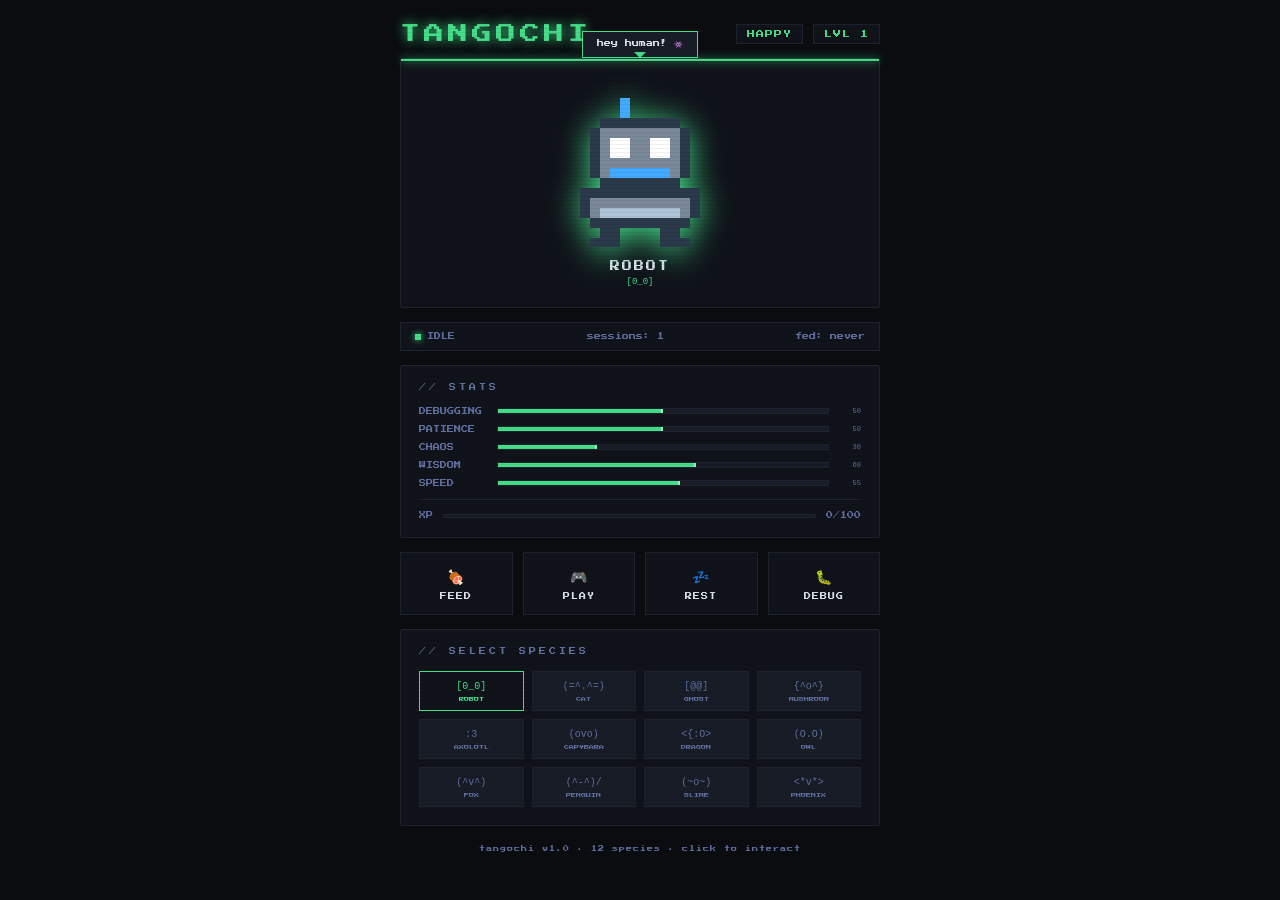
==== index.html @ d913f257 "Implement code changes to enhance functionality and improve performance" ====
<!DOCTYPE html>
<html lang="en">
<head>
<meta charset="UTF-8">
<meta name="viewport" content="width=device-width, initial-scale=1.0">
<title>TANGOCHI</title>
<link href="https://fonts.googleapis.com/css2?family=Press+Start+2P&display=swap" rel="stylesheet">
<style>
  *, *::before, *::after { box-sizing: border-box; margin: 0; padding: 0; }

  :root {
    --bg:      #0a0c10;
    --bg2:     #10131a;
    --bg3:     #181c26;
    --border:  #1e2330;
    --text:    #dde2ee;
    --text2:   #6070a0;
    --accent:  #44dd88;
    --accent2: #22aa55;
    --px: 'Press Start 2P', monospace;
    --glow: 0 0 12px var(--accent);
    --transition: 0.3s ease;
  }

  /* Mood themes */
  .mood-happy      { --accent:#44dd88; --accent2:#22aa55; }
  .mood-excited    { --accent:#ffcc00; --accent2:#cc8800; }
  .mood-focused    { --accent:#44aaff; --accent2:#2277dd; }
  .mood-sad        { --accent:#9966dd; --accent2:#663baa; }
  .mood-sleeping   { --accent:#558898; --accent2:#335566; }
  .mood-celebrating{ --accent:#ff55cc; --accent2:#cc22aa; }
  .mood-angry      { --accent:#ff4444; --accent2:#cc1111; }

  body {
    background: var(--bg);
    color: var(--text);
    font-family: var(--px);
    min-height: 100vh;
    display: flex;
    flex-direction: column;
    align-items: center;
    padding: 24px 16px;
    overflow-x: hidden;
  }

  /* Scanlines */
  body::before {
    content: '';
    position: fixed;
    inset: 0;
    background: repeating-linear-gradient(
      0deg, transparent, transparent 3px,
      rgba(0,0,0,0.06) 3px, rgba(0,0,0,0.06) 4px
    );
    pointer-events: none;
    z-index: 100;
  }

  #app {
    width: 100%;
    max-width: 480px;
    display: flex;
    flex-direction: column;
    gap: 14px;
  }

  /* ── HEADER ── */
  .header {
    display: flex;
    align-items: center;
    justify-content: space-between;
  }

  .logo {
    font-size: 20px;
    letter-spacing: 4px;
    color: var(--accent);
    text-shadow: var(--glow);
    transition: color var(--transition), text-shadow var(--transition);
  }

  .header-right {
    display: flex;
    align-items: center;
    gap: 10px;
  }

  .badge {
    background: var(--bg2);
    border: 1px solid var(--border);
    font-size: 8px;
    color: var(--accent);
    padding: 5px 10px;
    letter-spacing: 1px;
    transition: color var(--transition), border-color var(--transition);
  }

  /* ── PET CARD ── */
  .pet-card {
    background: var(--bg2);
    border: 1px solid var(--border);
    border-radius: 2px;
    padding: 28px 20px 20px;
    display: flex;
    flex-direction: column;
    align-items: center;
    gap: 14px;
    position: relative;
    cursor: pointer;
    user-select: none;
    transition: border-color 0.3s;
  }

  .pet-card:hover { border-color: var(--accent); }

  .status-bar {
    position: absolute;
    top: 0; left: 0; right: 0;
    height: 2px;
    background: var(--accent);
    box-shadow: 0 0 8px var(--accent);
    transition: background var(--transition), box-shadow var(--transition);
  }

  .pet-viewport {
    position: relative;
    display: flex;
    flex-direction: column;
    align-items: center;
    gap: 10px;
  }

  #petCanvas {
    image-rendering: pixelated;
    image-rendering: crisp-edges;
    display: block;
    filter: drop-shadow(0 4px 16px var(--accent));
    transition: filter var(--transition);
  }

  .speech-bubble {
    position: absolute;
    top: -56px;
    left: 50%;
    transform: translateX(-50%);
    background: var(--bg3);
    border: 1px solid var(--accent);
    padding: 8px 14px;
    font-size: 7px;
    color: var(--text);
    white-space: nowrap;
    pointer-events: none;
    opacity: 0;
    transition: opacity 0.2s, border-color var(--transition);
    z-index: 10;
  }

  .speech-bubble.show { opacity: 1; }

  .speech-bubble::after {
    content: '';
    position: absolute;
    bottom: -7px;
    left: 50%;
    transform: translateX(-50%);
    border: 6px solid transparent;
    border-top-color: var(--accent);
    transition: border-top-color var(--transition);
  }

  .pet-info {
    text-align: center;
    display: flex;
    flex-direction: column;
    gap: 6px;
  }

  .species-name {
    font-size: 10px;
    color: var(--text);
    letter-spacing: 2px;
  }

  .species-emoji {
    font-size: 9px;
    color: var(--accent);
    font-family: 'Courier New', monospace;
    transition: color var(--transition);
  }

  .mood-badge {
    display: inline-block;
    background: var(--accent);
    color: #000;
    font-size: 7px;
    padding: 4px 10px;
    letter-spacing: 1px;
    transition: background var(--transition);
  }

  /* ── STATUS ROW ── */
  .status-row {
    display: flex;
    align-items: center;
    justify-content: space-between;
    background: var(--bg2);
    border: 1px solid var(--border);
    padding: 10px 14px;
    font-size: 7px;
    color: var(--text2);
    gap: 8px;
  }

  .status-item {
    display: flex;
    align-items: center;
    gap: 6px;
  }

  .status-dot {
    width: 6px;
    height: 6px;
    background: var(--accent);
    box-shadow: 0 0 6px var(--accent);
    transition: background var(--transition), box-shadow var(--transition);
    animation: pulse 2s infinite;
  }

  @keyframes pulse {
    0%, 100% { opacity: 1; }
    50%       { opacity: 0.4; }
  }

  /* ── STATS ── */
  .card {
    background: var(--bg2);
    border: 1px solid var(--border);
    border-radius: 2px;
    padding: 18px;
  }

  .card-title {
    font-size: 7px;
    color: var(--text2);
    letter-spacing: 3px;
    margin-bottom: 16px;
  }

  .stat-row {
    display: flex;
    align-items: center;
    gap: 10px;
    margin-bottom: 10px;
  }

  .stat-row:last-child { margin-bottom: 0; }

  .stat-label {
    font-size: 7px;
    color: var(--text2);
    width: 68px;
    flex-shrink: 0;
  }

  .stat-track {
    flex: 1;
    height: 6px;
    background: var(--bg3);
    border: 1px solid var(--border);
    overflow: hidden;
    position: relative;
  }

  .stat-fill {
    height: 100%;
    background: var(--accent);
    transition: width 0.6s ease, background var(--transition);
    position: relative;
  }

  .stat-fill::after {
    content: '';
    position: absolute;
    right: 0; top: 0;
    width: 2px; height: 100%;
    background: rgba(255,255,255,0.5);
  }

  .stat-num {
    font-size: 7px;
    color: var(--text2);
    width: 22px;
    text-align: right;
    flex-shrink: 0;
    font-family: 'Courier New', monospace;
  }

  /* ── XP BAR ── */
  .xp-row {
    display: flex;
    align-items: center;
    gap: 10px;
    margin-top: 12px;
    padding-top: 12px;
    border-top: 1px solid var(--border);
  }

  .xp-label { font-size: 7px; color: var(--text2); }

  .xp-track {
    flex: 1;
    height: 4px;
    background: var(--bg3);
    border: 1px solid var(--border);
    overflow: hidden;
  }

  .xp-fill {
    height: 100%;
    background: var(--accent);
    transition: width 0.8s ease, background var(--transition);
    box-shadow: 0 0 6px var(--accent);
  }

  /* ── ACTIONS ── */
  .actions {
    display: flex;
    gap: 10px;
  }

  .btn {
    flex: 1;
    background: var(--bg2);
    border: 1px solid var(--border);
    color: var(--text);
    font-family: var(--px);
    font-size: 7px;
    padding: 13px 6px;
    cursor: pointer;
    transition: all 0.15s;
    display: flex;
    flex-direction: column;
    align-items: center;
    gap: 6px;
    line-height: 1.4;
    letter-spacing: 1px;
  }

  .btn-icon { font-size: 14px; }

  .btn:hover {
    border-color: var(--accent);
    color: var(--accent);
    background: var(--bg3);
    box-shadow: inset 0 0 16px rgba(68,221,136,0.06);
  }

  .btn:active { transform: translateY(1px); }

  .btn.active {
    border-color: var(--accent);
    color: var(--accent);
    background: var(--bg3);
  }

  /* ── SPECIES SELECTOR ── */
  .species-grid {
    display: grid;
    grid-template-columns: repeat(4, 1fr);
    gap: 8px;
  }

  .sp-btn {
    background: var(--bg3);
    border: 1px solid var(--border);
    padding: 10px 4px 8px;
    cursor: pointer;
    text-align: center;
    transition: all 0.15s;
    display: flex;
    flex-direction: column;
    align-items: center;
    gap: 5px;
  }

  .sp-emoji {
    font-size: 10px;
    font-family: 'Courier New', monospace;
    color: var(--text2);
    line-height: 1;
  }

  .sp-name {
    font-family: var(--px);
    font-size: 5px;
    color: var(--text2);
    letter-spacing: 0;
  }

  .sp-btn:hover, .sp-btn.active {
    border-color: var(--accent);
    background: var(--bg2);
  }

  .sp-btn.active .sp-emoji,
  .sp-btn.active .sp-name { color: var(--accent); }

  /* ── FOOTER ── */
  .footer {
    font-size: 6px;
    color: var(--text2);
    text-align: center;
    padding: 6px;
    letter-spacing: 1px;
  }

  /* ── TOAST ── */
  #toast {
    position: fixed;
    bottom: 24px;
    left: 50%;
    transform: translateX(-50%) translateY(60px);
    background: var(--bg3);
    border: 1px solid var(--accent);
    color: var(--accent);
    font-size: 7px;
    padding: 10px 20px;
    letter-spacing: 1px;
    transition: transform 0.3s ease, opacity 0.3s;
    opacity: 0;
    pointer-events: none;
    z-index: 200;
    white-space: nowrap;
  }

  #toast.show {
    transform: translateX(-50%) translateY(0);
    opacity: 1;
  }
</style>
</head>
<body class="mood-happy">

<div id="app">
  <div class="header">
    <div class="logo">TANGOCHI</div>
    <div class="header-right">
      <div class="badge" id="moodBadge">HAPPY</div>
      <div class="badge" id="levelBadge">LVL 1</div>
    </div>
  </div>

  <div class="pet-card" id="petCard" onclick="petClick()">
    <div class="status-bar"></div>
    <div class="pet-viewport">
      <div class="speech-bubble" id="speechBubble">...</div>
      <canvas id="petCanvas" width="160" height="160"></canvas>
    </div>
    <div class="pet-info">
      <div class="species-name" id="speciesName">ROBOT</div>
      <div class="species-emoji" id="speciesEmoji">[0_0]</div>
    </div>
  </div>

  <div class="status-row">
    <div class="status-item">
      <div class="status-dot"></div>
      <span id="statusText">IDLE</span>
    </div>
    <span id="sessionInfo">sessions: 0</span>
    <span id="lastFed">last fed: never</span>
  </div>

  <div class="card">
    <div class="card-title">// STATS</div>
    <div class="stat-row">
      <div class="stat-label">DEBUGGING</div>
      <div class="stat-track"><div class="stat-fill" id="sf-debugging"></div></div>
      <div class="stat-num" id="sv-debugging">50</div>
    </div>
    <div class="stat-row">
      <div class="stat-label">PATIENCE</div>
      <div class="stat-track"><div class="stat-fill" id="sf-patience"></div></div>
      <div class="stat-num" id="sv-patience">50</div>
    </div>
    <div class="stat-row">
      <div class="stat-label">CHAOS</div>
      <div class="stat-track"><div class="stat-fill" id="sf-chaos"></div></div>
      <div class="stat-num" id="sv-chaos">50</div>
    </div>
    <div class="stat-row">
      <div class="stat-label">WISDOM</div>
      <div class="stat-track"><div class="stat-fill" id="sf-wisdom"></div></div>
      <div class="stat-num" id="sv-wisdom">50</div>
    </div>
    <div class="stat-row">
      <div class="stat-label">SPEED</div>
      <div class="stat-track"><div class="stat-fill" id="sf-speed"></div></div>
      <div class="stat-num" id="sv-speed">50</div>
    </div>
    <div class="xp-row">
      <div class="xp-label">XP</div>
      <div class="xp-track"><div class="xp-fill" id="xpFill"></div></div>
      <div class="xp-label" id="xpLabel">0/100</div>
    </div>
  </div>

  <div class="actions">
    <button class="btn" onclick="doFeed()">
      <span class="btn-icon">🍖</span>FEED
    </button>
    <button class="btn" onclick="doPlay()">
      <span class="btn-icon">🎮</span>PLAY
    </button>
    <button class="btn" onclick="doRest()">
      <span class="btn-icon">💤</span>REST
    </button>
    <button class="btn" onclick="doDebug()">
      <span class="btn-icon">🐛</span>DEBUG
    </button>
  </div>

  <div class="card">
    <div class="card-title">// SELECT SPECIES</div>
    <div class="species-grid" id="speciesGrid"></div>
  </div>

  <div class="footer" id="footerInfo">tangochi v1.0 — click your pet to interact</div>
</div>

<div id="toast"></div>

<script>
// ═══════════════════════════════════════════════════════════
// PIXEL SPRITE DEFINITIONS  (16×16 grids, 10px per pixel)
// Values: 0=transparent, 1=body, 2=light, 3=accent, 4=dark, 5=white
// ═══════════════════════════════════════════════════════════

const SPECIES = {

  robot: {
    name:'ROBOT', emoji:'[0_0]', personality:'Precise, loves tests',
    colors:['','#7a8899','#b0c4d8','#44aaff','#2a3a4a','#ffffff'],
    frames:[
      // Frame 0 – normal
      [0,0,0,0,0,0,0,0,0,0,0,0,0,0,0,0,
       0,0,0,0,0,0,3,0,0,0,0,0,0,0,0,0,
       0,0,0,0,0,0,3,0,0,0,0,0,0,0,0,0,
       0,0,0,0,4,4,4,4,4,4,4,4,0,0,0,0,
       0,0,0,4,1,1,1,1,1,1,1,1,4,0,0,0,
       0,0,0,4,1,5,5,1,1,5,5,1,4,0,0,0,
       0,0,0,4,1,5,5,1,1,5,5,1,4,0,0,0,
       0,0,0,4,1,1,1,1,1,1,1,1,4,0,0,0,
       0,0,0,4,1,3,3,3,3,3,3,1,4,0,0,0,
       0,0,0,0,4,4,4,4,4,4,4,4,0,0,0,0,
       0,0,4,4,4,4,4,4,4,4,4,4,4,4,0,0,
       0,0,4,1,1,1,1,1,1,1,1,1,1,4,0,0,
       0,0,4,1,2,2,2,2,2,2,2,2,1,4,0,0,
       0,0,0,4,4,4,4,4,4,4,4,4,4,0,0,0,
       0,0,0,0,4,4,0,0,0,0,4,4,0,0,0,0,
       0,0,0,4,4,4,0,0,0,0,4,4,4,0,0,0],
      // Frame 1 – blink (eyes different)
      [0,0,0,0,0,0,0,0,0,0,0,0,0,0,0,0,
       0,0,0,0,0,0,3,0,0,0,0,0,0,0,0,0,
       0,0,0,0,0,0,3,0,0,0,0,0,0,0,0,0,
       0,0,0,0,4,4,4,4,4,4,4,4,0,0,0,0,
       0,0,0,4,1,1,1,1,1,1,1,1,4,0,0,0,
       0,0,0,4,1,1,1,1,1,1,1,1,4,0,0,0,
       0,0,0,4,1,4,4,1,1,4,4,1,4,0,0,0,
       0,0,0,4,1,1,1,1,1,1,1,1,4,0,0,0,
       0,0,0,4,1,3,3,3,3,3,3,1,4,0,0,0,
       0,0,0,0,4,4,4,4,4,4,4,4,0,0,0,0,
       0,0,4,4,4,4,4,4,4,4,4,4,4,4,0,0,
       0,0,4,1,1,1,1,1,1,1,1,1,1,4,0,0,
       0,0,4,1,2,2,2,2,2,2,2,2,1,4,0,0,
       0,0,0,4,4,4,4,4,4,4,4,4,4,0,0,0,
       0,0,0,0,4,4,0,0,0,0,4,4,0,0,0,0,
       0,0,0,4,4,4,0,0,0,0,4,4,4,0,0,0]
    ]
  },

  cat: {
    name:'CAT', emoji:'(=^.^=)', personality:'Independent, ignores bad code',
    colors:['','#f5a050','#ffd090','#c85820','#6a3000','#ffffff'],
    frames:[
      [0,0,4,4,0,0,0,0,0,0,4,4,0,0,0,0,
       0,0,4,1,4,0,0,0,0,4,1,4,0,0,0,0,
       0,0,4,1,1,4,0,0,4,1,1,4,0,0,0,0,
       0,0,0,4,1,1,4,4,1,1,4,0,0,0,0,0,
       0,0,0,4,1,1,1,1,1,1,4,0,0,0,0,0,
       0,0,0,4,5,5,1,1,5,5,4,0,0,0,0,0,
       0,0,0,4,3,3,1,1,3,3,4,0,0,0,0,0,
       0,0,0,4,1,1,3,1,1,1,4,0,0,0,0,0,
       0,0,0,4,1,4,1,1,4,1,4,0,0,0,0,0,
       0,0,0,0,4,1,1,1,1,4,0,0,0,0,0,0,
       0,0,0,4,1,1,1,1,1,1,4,0,0,0,0,0,
       0,0,0,4,1,2,2,2,2,1,4,0,0,0,0,0,
       0,0,0,4,1,2,2,2,2,1,4,0,0,0,0,0,
       0,0,0,0,4,1,1,1,1,4,0,0,0,0,0,0,
       0,0,0,4,1,0,0,0,0,1,4,0,0,0,0,0,
       0,0,0,4,4,0,0,0,0,4,4,0,0,0,0,0],
      [0,0,4,4,0,0,0,0,0,0,4,4,0,0,0,0,
       0,0,4,1,4,0,0,0,0,4,1,4,0,0,0,0,
       0,0,4,1,1,4,0,0,4,1,1,4,0,0,0,0,
       0,0,0,4,1,1,4,4,1,1,4,0,0,0,0,0,
       0,0,0,4,1,1,1,1,1,1,4,0,0,0,0,0,
       0,0,0,4,1,1,1,1,1,1,4,0,0,0,0,0,
       0,0,0,4,4,4,1,1,4,4,4,0,0,0,0,0,
       0,0,0,4,1,1,3,1,1,1,4,0,0,0,0,0,
       0,0,0,4,1,4,1,1,4,1,4,0,0,0,0,0,
       0,0,0,0,4,1,1,1,1,4,0,0,0,0,0,0,
       0,0,0,4,1,1,1,1,1,1,4,0,0,0,0,0,
       0,0,0,4,1,2,2,2,2,1,4,0,0,0,0,0,
       0,0,0,4,1,2,2,2,2,1,4,0,0,0,0,0,
       0,0,0,0,4,1,1,1,1,4,0,0,0,0,0,0,
       0,0,0,4,1,0,0,0,0,1,4,0,0,0,0,0,
       0,0,0,4,4,0,0,0,0,4,4,0,0,0,0,0]
    ]
  },

  ghost: {
    name:'GHOST', emoji:'[@@]', personality:'Mysterious debugger',
    colors:['','#c8d8f0','#e8f0ff','#8899cc','#445588','#ffffff'],
    frames:[
      [0,0,0,0,4,4,4,4,4,4,4,0,0,0,0,0,
       0,0,0,4,1,1,1,1,1,1,1,4,0,0,0,0,
       0,0,4,1,1,1,1,1,1,1,1,1,4,0,0,0,
       0,0,4,1,1,1,1,1,1,1,1,1,4,0,0,0,
       0,0,4,1,4,4,1,1,4,4,1,1,4,0,0,0,
       0,0,4,1,4,4,1,1,4,4,1,1,4,0,0,0,
       0,0,4,1,1,1,1,1,1,1,1,1,4,0,0,0,
       0,0,4,1,1,3,3,3,3,3,1,1,4,0,0,0,
       0,0,4,1,1,1,1,1,1,1,1,1,4,0,0,0,
       0,0,4,1,1,1,1,1,1,1,1,1,4,0,0,0,
       0,0,4,1,1,1,1,1,1,1,1,1,4,0,0,0,
       0,0,4,1,1,1,1,1,1,1,1,1,4,0,0,0,
       0,0,4,1,4,1,1,1,1,1,4,1,4,0,0,0,
       0,0,0,4,1,4,1,1,1,4,1,4,0,0,0,0,
       0,0,0,0,4,1,4,1,4,1,4,0,0,0,0,0,
       0,0,0,0,0,4,4,0,4,4,0,0,0,0,0,0],
      [0,0,0,0,4,4,4,4,4,4,4,0,0,0,0,0,
       0,0,0,4,1,1,1,1,1,1,1,4,0,0,0,0,
       0,0,4,1,1,1,1,1,1,1,1,1,4,0,0,0,
       0,0,4,1,1,1,1,1,1,1,1,1,4,0,0,0,
       0,0,4,1,4,4,1,1,4,4,1,1,4,0,0,0,
       0,0,4,1,1,1,1,1,1,1,1,1,4,0,0,0,
       0,0,4,1,1,1,1,1,1,1,1,1,4,0,0,0,
       0,0,4,1,1,3,3,3,3,3,1,1,4,0,0,0,
       0,0,4,1,1,1,1,1,1,1,1,1,4,0,0,0,
       0,0,4,1,1,1,1,1,1,1,1,1,4,0,0,0,
       0,0,4,1,1,1,1,1,1,1,1,1,4,0,0,0,
       0,0,4,1,1,1,1,1,1,1,1,1,4,0,0,0,
       0,0,4,1,4,1,1,1,1,1,4,1,4,0,0,0,
       0,0,0,4,1,4,1,1,1,4,1,4,0,0,0,0,
       0,0,0,0,4,1,4,1,4,1,4,0,0,0,0,0,
       0,0,0,0,0,4,4,0,4,4,0,0,0,0,0,0]
    ]
  },

  mushroom: {
    name:'MUSHROOM', emoji:'{^o^}', personality:'Grows in dark codebases',
    colors:['','#e84040','#f88080','#ffffff','#8a2020','#fffef0'],
    frames:[
      [0,0,0,0,4,4,4,4,4,4,4,0,0,0,0,0,
       0,0,0,4,1,1,1,1,1,1,1,4,0,0,0,0,
       0,0,4,1,1,5,1,1,1,5,1,1,4,0,0,0,
       0,0,4,1,1,1,1,1,1,1,1,1,4,0,0,0,
       0,0,4,1,2,1,1,5,1,1,2,1,4,0,0,0,
       0,0,4,1,1,1,1,1,1,1,1,1,4,0,0,0,
       0,0,0,4,1,1,1,1,1,1,1,4,0,0,0,0,
       0,0,0,0,4,4,4,4,4,4,4,0,0,0,0,0,
       0,0,0,4,5,5,5,5,5,5,5,4,0,0,0,0,
       0,0,0,4,5,4,4,4,4,4,5,4,0,0,0,0,
       0,0,0,4,5,4,3,3,3,4,5,4,0,0,0,0,
       0,0,0,4,5,4,3,3,3,4,5,4,0,0,0,0,
       0,0,0,4,5,4,4,4,4,4,5,4,0,0,0,0,
       0,0,0,4,5,5,5,5,5,5,5,4,0,0,0,0,
       0,0,0,0,4,5,5,5,5,5,4,0,0,0,0,0,
       0,0,0,0,0,4,4,4,4,4,0,0,0,0,0,0],
      [0,0,0,0,4,4,4,4,4,4,4,0,0,0,0,0,
       0,0,0,4,1,1,1,1,1,1,1,4,0,0,0,0,
       0,0,4,1,1,5,1,1,1,5,1,1,4,0,0,0,
       0,0,4,1,1,1,1,1,1,1,1,1,4,0,0,0,
       0,0,4,1,2,1,1,5,1,1,2,1,4,0,0,0,
       0,0,4,1,1,1,1,1,1,1,1,1,4,0,0,0,
       0,0,0,4,1,1,1,1,1,1,1,4,0,0,0,0,
       0,0,0,0,4,4,4,4,4,4,4,0,0,0,0,0,
       0,0,0,4,5,5,5,5,5,5,5,4,0,0,0,0,
       0,0,0,4,5,4,4,4,4,4,5,4,0,0,0,0,
       0,0,0,4,5,4,3,3,3,4,5,4,0,0,0,0,
       0,0,0,4,5,4,3,3,3,4,5,4,0,0,0,0,
       0,0,0,4,5,4,4,4,4,4,5,4,0,0,0,0,
       0,0,0,4,5,5,5,5,5,5,5,4,0,0,0,0,
       0,0,0,4,4,5,5,5,5,5,4,4,0,0,0,0,
       0,0,0,0,0,4,4,4,4,4,0,0,0,0,0,0]
    ]
  },

  axolotl: {
    name:'AXOLOTL', emoji:':3', personality:'Calm, regenerates from errors',
    colors:['','#ff8aaa','#ffc0d0','#ff5580','#cc3366','#ffffff'],
    frames:[
      [0,0,4,0,0,0,0,0,0,0,4,0,0,0,0,0,
       0,4,1,4,0,0,0,0,0,4,1,4,0,0,0,0,
       4,1,1,4,0,0,0,0,0,4,1,1,4,0,0,0,
       0,4,4,4,4,4,4,4,4,4,4,4,0,0,0,0,
       0,0,4,1,1,1,1,1,1,1,1,4,0,0,0,0,
       0,0,4,1,5,5,1,1,5,5,1,4,0,0,0,0,
       0,0,4,1,1,1,1,1,1,1,1,4,0,0,0,0,
       0,0,4,1,1,3,3,3,3,1,1,4,0,0,0,0,
       0,0,4,1,2,2,2,2,2,2,1,4,0,0,0,0,
       0,0,4,1,2,2,2,2,2,2,1,4,0,0,0,0,
       0,0,4,1,2,2,2,2,2,2,1,4,0,0,0,0,
       0,0,4,1,1,1,1,1,1,1,1,4,0,0,0,0,
       0,0,0,4,1,1,1,1,1,1,4,0,0,0,0,0,
       0,0,0,0,4,4,4,4,4,4,0,0,0,0,0,0,
       0,0,0,4,1,0,0,0,0,1,4,0,0,0,0,0,
       0,0,0,4,4,0,0,0,0,4,4,0,0,0,0,0],
      [0,0,4,0,0,0,0,0,0,4,0,0,0,0,0,0,
       4,1,1,4,0,0,0,0,4,1,1,4,0,0,0,0,
       0,4,4,4,4,4,4,4,4,4,4,4,0,0,0,0,
       0,0,4,1,1,1,1,1,1,1,1,4,0,0,0,0,
       0,0,4,1,5,5,1,1,5,5,1,4,0,0,0,0,
       0,0,4,1,1,1,1,1,1,1,1,4,0,0,0,0,
       0,0,4,1,1,3,3,3,3,1,1,4,0,0,0,0,
       0,0,4,1,2,2,2,2,2,2,1,4,0,0,0,0,
       0,0,4,1,2,2,2,2,2,2,1,4,0,0,0,0,
       0,0,4,1,2,2,2,2,2,2,1,4,0,0,0,0,
       0,0,4,1,1,1,1,1,1,1,1,4,0,0,0,0,
       0,0,0,4,1,1,1,1,1,1,4,0,0,0,0,0,
       0,0,0,0,4,4,4,4,4,4,0,0,0,0,0,0,
       0,0,0,4,1,0,0,0,0,1,4,0,0,0,0,0,
       0,0,0,4,4,0,0,0,0,4,4,0,0,0,0,0,
       0,0,0,0,0,0,0,0,0,0,0,0,0,0,0,0]
    ]
  },

  capybara: {
    name:'CAPYBARA', emoji:'(ovo)', personality:'Chill, never panics',
    colors:['','#b8855a','#d4a87a','#7a5030','#4a3018','#ffffff'],
    frames:[
      [0,0,0,0,0,0,0,0,0,0,0,0,0,0,0,0,
       0,0,0,0,4,4,4,4,4,4,4,4,0,0,0,0,
       0,0,0,4,1,1,1,1,1,1,1,1,4,0,0,0,
       0,0,4,1,1,1,1,1,1,1,1,1,1,4,0,0,
       0,0,4,1,5,5,1,1,1,5,5,1,1,4,0,0,
       0,0,4,1,3,3,1,1,1,3,3,1,1,4,0,0,
       0,0,4,1,1,1,1,1,1,1,1,1,1,4,0,0,
       0,0,4,1,1,3,1,1,1,1,3,1,1,4,0,0,
       0,0,4,1,1,1,1,1,1,1,1,1,1,4,0,0,
       0,0,0,4,4,4,4,4,4,4,4,4,4,0,0,0,
       0,0,4,1,1,1,1,1,1,1,1,1,1,4,0,0,
       0,0,4,1,2,2,2,2,2,2,2,2,1,4,0,0,
       0,0,4,1,2,2,2,2,2,2,2,2,1,4,0,0,
       0,0,0,4,1,1,1,1,1,1,1,1,4,0,0,0,
       0,0,4,1,0,0,0,0,0,0,0,1,4,0,0,0,
       0,0,4,4,0,0,0,0,0,0,0,4,4,0,0,0],
      [0,0,0,0,0,0,0,0,0,0,0,0,0,0,0,0,
       0,0,0,0,4,4,4,4,4,4,4,4,0,0,0,0,
       0,0,0,4,1,1,1,1,1,1,1,1,4,0,0,0,
       0,0,4,1,1,1,1,1,1,1,1,1,1,4,0,0,
       0,0,4,1,5,5,1,1,1,5,5,1,1,4,0,0,
       0,0,4,1,3,3,1,1,1,3,3,1,1,4,0,0,
       0,0,4,1,1,1,1,1,1,1,1,1,1,4,0,0,
       0,0,4,1,1,3,1,1,1,1,3,1,1,4,0,0,
       0,0,4,1,1,1,1,1,1,1,1,1,1,4,0,0,
       0,0,0,4,4,4,4,4,4,4,4,4,4,0,0,0,
       0,0,4,1,1,1,1,1,1,1,1,1,1,4,0,0,
       0,0,4,1,2,2,2,2,2,2,2,2,1,4,0,0,
       0,0,4,1,2,2,2,2,2,2,2,2,1,4,0,0,
       0,0,0,4,1,1,1,1,1,1,1,1,4,0,0,0,
       0,0,0,4,1,0,0,0,0,0,1,4,0,0,0,0,
       0,0,0,4,4,0,0,0,0,0,4,4,0,0,0,0]
    ]
  },

  dragon: {
    name:'DRAGON', emoji:'<{:O>', personality:'Fierce, burns bugs',
    colors:['','#40b840','#80e080','#20e020','#183818','#f0f0e0'],
    frames:[
      [0,4,4,0,0,0,0,0,0,0,4,4,0,0,0,0,
       4,1,1,4,0,0,0,0,0,4,1,1,4,0,0,0,
       0,4,1,4,4,4,4,4,4,4,1,4,0,0,0,0,
       0,0,4,1,1,1,1,1,1,1,1,4,0,0,0,0,
       0,0,4,1,1,1,1,1,1,1,1,4,0,0,0,0,
       0,0,4,1,5,5,1,1,5,5,1,4,0,0,0,0,
       0,0,4,1,3,3,1,1,3,3,1,4,0,0,0,0,
       0,0,4,1,1,1,4,4,1,1,1,4,0,0,0,0,
       0,0,0,4,4,4,4,4,4,4,4,0,0,0,0,0,
       4,4,4,1,1,1,1,1,1,1,1,4,4,4,0,0,
       4,1,4,1,2,2,2,2,2,2,1,4,1,4,0,0,
       4,1,4,1,2,2,2,2,2,2,1,4,1,4,0,0,
       0,4,4,4,1,1,1,1,1,1,4,4,4,0,0,0,
       0,0,0,4,1,1,1,1,1,1,4,0,0,0,0,0,
       0,0,4,1,0,0,0,0,0,0,1,4,0,0,0,0,
       0,0,4,4,0,0,0,0,0,0,4,4,0,0,0,0],
      [0,4,4,0,0,0,0,0,0,0,0,4,4,0,0,0,
       4,1,1,4,0,0,0,0,0,0,4,1,1,4,0,0,
       0,4,1,4,4,4,4,4,4,4,4,1,4,0,0,0,
       0,0,4,1,1,1,1,1,1,1,1,1,4,0,0,0,
       0,0,4,1,1,1,1,1,1,1,1,1,4,0,0,0,
       0,0,4,1,5,5,1,1,1,5,5,1,4,0,0,0,
       0,0,4,1,3,3,1,1,1,3,3,1,4,0,0,0,
       0,0,4,1,1,1,4,4,4,1,1,1,4,0,0,0,
       0,0,0,4,4,4,4,4,4,4,4,4,0,0,0,0,
       4,4,4,1,1,1,1,1,1,1,1,4,4,4,0,0,
       4,1,4,1,2,2,2,2,2,2,1,4,1,4,0,0,
       4,1,4,1,2,2,2,2,2,2,1,4,1,4,0,0,
       0,4,4,4,1,1,1,1,1,1,4,4,4,0,0,0,
       0,0,0,4,1,1,1,1,1,1,4,0,0,0,0,0,
       0,0,4,1,0,0,0,0,0,0,1,4,0,0,0,0,
       0,0,4,4,0,0,0,0,0,0,4,4,0,0,0,0]
    ]
  },

  owl: {
    name:'OWL', emoji:'(O.O)', personality:'Wise, loves architecture',
    colors:['','#b87820','#e0a840','#602800','#3a1800','#fffad0'],
    frames:[
      [0,0,4,4,0,0,0,0,0,0,4,4,0,0,0,0,
       0,4,1,1,4,0,0,0,0,4,1,1,4,0,0,0,
       0,4,1,1,4,0,0,0,0,4,1,1,4,0,0,0,
       0,0,4,4,4,4,4,4,4,4,4,4,0,0,0,0,
       0,0,4,5,5,5,1,1,5,5,5,4,0,0,0,0,
       0,0,4,5,3,5,1,1,5,3,5,4,0,0,0,0,
       0,0,4,5,5,5,1,1,5,5,5,4,0,0,0,0,
       0,0,4,4,4,1,3,3,1,4,4,4,0,0,0,0,
       0,0,0,4,1,1,1,1,1,1,4,0,0,0,0,0,
       0,4,4,4,1,1,1,1,1,1,4,4,4,0,0,0,
       0,4,2,4,1,2,2,2,2,1,4,2,4,0,0,0,
       0,4,2,4,1,2,2,2,2,1,4,2,4,0,0,0,
       0,0,4,4,4,1,1,1,1,4,4,4,0,0,0,0,
       0,0,0,0,4,1,1,1,1,4,0,0,0,0,0,0,
       0,0,0,4,1,0,0,0,0,1,4,0,0,0,0,0,
       0,0,0,4,4,0,0,0,0,4,4,0,0,0,0,0],
      [0,0,4,4,0,0,0,0,0,0,4,4,0,0,0,0,
       0,4,1,1,4,0,0,0,0,4,1,1,4,0,0,0,
       0,4,1,1,4,0,0,0,0,4,1,1,4,0,0,0,
       0,0,4,4,4,4,4,4,4,4,4,4,0,0,0,0,
       0,0,4,5,5,5,1,1,5,5,5,4,0,0,0,0,
       0,0,4,5,3,5,1,1,5,3,5,4,0,0,0,0,
       0,0,4,5,5,5,1,1,5,5,5,4,0,0,0,0,
       0,0,4,4,4,1,3,3,1,4,4,4,0,0,0,0,
       0,0,0,4,1,1,1,1,1,1,4,0,0,0,0,0,
       0,4,4,4,1,1,1,1,1,1,4,4,4,0,0,0,
       4,2,2,4,1,2,2,2,2,1,4,2,2,4,0,0,
       0,4,2,4,1,2,2,2,2,1,4,2,4,0,0,0,
       0,0,4,4,4,1,1,1,1,4,4,4,0,0,0,0,
       0,0,0,0,4,1,1,1,1,4,0,0,0,0,0,0,
       0,0,0,4,1,0,0,0,0,1,4,0,0,0,0,0,
       0,0,0,4,4,0,0,0,0,4,4,0,0,0,0,0]
    ]
  },

  fox: {
    name:'FOX', emoji:'(^v^)', personality:'Clever, finds shortcuts',
    colors:['','#e86020','#f0a060','#ffffff','#601800','#ffe0c0'],
    frames:[
      [0,4,4,0,0,0,0,0,0,0,4,4,0,0,0,0,
       4,1,1,4,0,0,0,0,0,4,1,1,4,0,0,0,
       4,1,1,1,4,0,0,0,4,1,1,1,4,0,0,0,
       0,4,1,1,1,4,4,4,1,1,1,4,0,0,0,0,
       0,0,4,1,1,1,1,1,1,1,4,0,0,0,0,0,
       0,0,4,3,3,3,1,1,3,3,3,4,0,0,0,0,
       0,0,4,3,4,3,1,1,3,4,3,4,0,0,0,0,
       0,0,4,3,3,3,1,1,3,3,3,4,0,0,0,0,
       0,0,4,1,1,4,1,1,4,1,1,4,0,0,0,0,
       0,0,0,4,4,4,1,1,4,4,4,0,0,0,0,0,
       0,0,0,4,1,1,1,1,1,1,4,0,0,0,0,0,
       0,0,0,4,1,2,2,2,2,1,4,0,0,0,0,0,
       0,0,0,4,1,2,2,2,2,1,4,0,0,0,0,0,
       0,0,0,0,4,1,1,1,1,4,0,0,0,0,0,0,
       0,0,0,4,1,0,0,0,0,1,4,0,0,0,0,0,
       0,0,0,4,4,0,0,0,0,4,4,0,0,0,0,0],
      [0,4,4,0,0,0,0,0,0,0,4,4,0,0,0,0,
       4,1,1,4,0,0,0,0,0,4,1,1,4,0,0,0,
       4,1,1,1,4,0,0,0,4,1,1,1,4,0,0,0,
       0,4,1,1,1,4,4,4,1,1,1,4,0,0,0,0,
       0,0,4,1,1,1,1,1,1,1,4,0,0,0,0,0,
       0,0,4,3,3,3,1,1,3,3,3,4,0,0,0,0,
       0,0,4,3,3,3,1,1,3,3,3,4,0,0,0,0,
       0,0,4,3,4,3,1,1,3,4,3,4,0,0,0,0,
       0,0,4,1,1,4,1,1,4,1,1,4,0,0,0,0,
       0,0,0,4,4,4,1,1,4,4,4,0,0,0,0,0,
       0,0,0,4,1,1,1,1,1,1,4,0,0,0,0,0,
       0,0,0,4,1,2,2,2,2,1,4,0,0,0,0,0,
       0,0,0,4,1,2,2,2,2,1,4,0,0,0,0,0,
       0,0,0,0,4,1,1,1,1,4,0,0,0,0,0,0,
       0,0,0,4,1,0,0,0,0,1,4,0,0,0,0,0,
       0,0,0,4,4,0,0,0,0,4,4,0,0,0,0,0]
    ]
  },

  penguin: {
    name:'PENGUIN', emoji:'(^-^)/', personality:'Team player, loves swarm',
    colors:['','#1a1a28','#f0f0f0','#f0c000','#080810','#e8e8f8'],
    frames:[
      [0,0,0,0,4,4,4,4,4,4,4,0,0,0,0,0,
       0,0,0,4,1,1,1,1,1,1,1,4,0,0,0,0,
       0,0,4,1,1,1,1,1,1,1,1,1,4,0,0,0,
       0,0,4,1,1,5,5,5,5,5,1,1,4,0,0,0,
       0,0,4,1,5,5,4,1,4,5,5,1,4,0,0,0,
       0,0,4,1,5,5,4,1,4,5,5,1,4,0,0,0,
       0,0,4,1,1,5,3,3,3,5,1,1,4,0,0,0,
       0,0,4,1,1,5,5,5,5,5,1,1,4,0,0,0,
       0,0,4,1,1,1,1,1,1,1,1,1,4,0,0,0,
       0,0,0,4,1,1,1,1,1,1,1,4,0,0,0,0,
       0,0,0,4,1,2,2,2,2,2,1,4,0,0,0,0,
       0,0,0,4,1,2,2,2,2,2,1,4,0,0,0,0,
       0,0,0,4,1,2,2,2,2,2,1,4,0,0,0,0,
       0,0,0,0,4,1,1,1,1,4,0,0,0,0,0,0,
       0,0,0,3,3,0,0,0,0,3,3,0,0,0,0,0,
       0,0,0,3,3,0,0,0,0,3,3,0,0,0,0,0],
      [0,0,0,0,4,4,4,4,4,4,4,0,0,0,0,0,
       0,0,0,4,1,1,1,1,1,1,1,4,0,0,0,0,
       0,0,4,1,1,1,1,1,1,1,1,1,4,0,0,0,
       0,0,4,1,1,5,5,5,5,5,1,1,4,0,0,0,
       0,0,4,1,5,5,4,1,4,5,5,1,4,0,0,0,
       0,0,4,1,5,5,4,1,4,5,5,1,4,0,0,0,
       0,0,4,1,1,5,3,3,3,5,1,1,4,0,0,0,
       0,0,4,1,1,5,5,5,5,5,1,1,4,0,0,0,
       0,0,4,1,1,1,1,1,1,1,1,1,4,0,0,0,
       0,0,0,4,1,1,1,1,1,1,1,4,0,0,0,0,
       0,0,0,4,1,2,2,2,2,2,1,4,0,0,0,0,
       0,0,0,4,1,2,2,2,2,2,1,4,0,0,0,0,
       0,0,0,4,1,2,2,2,2,2,1,4,0,0,0,0,
       0,0,0,0,4,1,1,1,1,4,0,0,0,0,0,0,
       0,0,3,3,0,0,0,0,0,0,3,3,0,0,0,0,
       0,0,3,3,0,0,0,0,0,0,3,3,0,0,0,0]
    ]
  },

  slime: {
    name:'SLIME', emoji:'(~o~)', personality:'Adaptable, works with anything',
    colors:['','#40cc60','#80ee90','#20aa40','#104020','#c0ffd0'],
    frames:[
      [0,0,0,0,0,0,0,0,0,0,0,0,0,0,0,0,
       0,0,0,0,0,4,4,4,4,4,0,0,0,0,0,0,
       0,0,0,0,4,1,1,1,1,1,4,0,0,0,0,0,
       0,0,0,4,1,1,1,1,1,1,1,4,0,0,0,0,
       0,0,0,4,1,1,5,1,5,1,1,4,0,0,0,0,
       0,0,0,4,1,1,3,1,3,1,1,4,0,0,0,0,
       0,0,0,4,1,1,1,1,1,1,1,4,0,0,0,0,
       0,0,0,4,1,1,3,3,3,1,1,4,0,0,0,0,
       0,0,4,1,1,1,1,1,1,1,1,1,4,0,0,0,
       0,0,4,1,2,2,2,2,2,2,2,1,4,0,0,0,
       0,0,4,1,2,2,2,2,2,2,2,1,4,0,0,0,
       0,0,4,1,2,2,2,2,2,2,2,1,4,0,0,0,
       0,0,4,1,1,2,2,2,2,2,1,1,4,0,0,0,
       0,0,4,4,1,1,2,2,2,1,1,4,4,0,0,0,
       0,0,0,4,4,4,1,1,1,4,4,4,0,0,0,0,
       0,0,0,0,0,4,4,4,4,4,0,0,0,0,0,0],
      [0,0,0,0,0,0,4,4,4,0,0,0,0,0,0,0,
       0,0,0,0,0,4,1,1,1,4,0,0,0,0,0,0,
       0,0,0,0,4,1,1,1,1,1,4,0,0,0,0,0,
       0,0,0,4,1,1,1,1,1,1,1,4,0,0,0,0,
       0,0,0,4,1,1,5,1,5,1,1,4,0,0,0,0,
       0,0,0,4,1,1,3,1,3,1,1,4,0,0,0,0,
       0,0,0,4,1,1,1,1,1,1,1,4,0,0,0,0,
       0,0,0,4,1,1,3,3,3,1,1,4,0,0,0,0,
       0,0,4,1,1,1,1,1,1,1,1,1,4,0,0,0,
       0,0,4,1,2,2,2,2,2,2,2,1,4,0,0,0,
       0,0,4,1,2,2,2,2,2,2,2,1,4,0,0,0,
       0,0,4,1,2,2,2,2,2,2,2,1,4,0,0,0,
       0,0,4,1,1,2,2,2,2,2,1,1,4,0,0,0,
       0,0,4,4,1,1,2,2,2,1,1,4,4,0,0,0,
       0,0,0,4,4,4,1,1,1,4,4,4,0,0,0,0,
       0,0,0,0,0,4,4,4,4,4,0,0,0,0,0,0]
    ]
  },

  phoenix: {
    name:'PHOENIX', emoji:'<*v*>', personality:'Rises from failed builds',
    colors:['','#ff4820','#ffa030','#ffe040','#aa1808','#ffffff'],
    frames:[
      [0,4,4,0,0,0,0,0,0,0,0,4,4,0,0,0,
       4,1,1,4,0,0,0,0,0,0,4,1,1,4,0,0,
       4,1,1,4,4,4,4,4,4,4,4,1,1,4,0,0,
       4,1,2,1,1,1,1,1,1,1,1,2,1,4,0,0,
       0,4,1,1,5,5,1,1,5,5,1,1,4,0,0,0,
       0,4,1,1,3,1,1,1,1,3,1,1,4,0,0,0,
       0,4,1,1,1,1,3,3,1,1,1,1,4,0,0,0,
       0,0,4,1,1,1,1,1,1,1,1,4,0,0,0,0,
       0,0,0,4,4,1,1,1,1,4,4,0,0,0,0,0,
       0,0,0,4,2,2,1,1,2,2,4,0,0,0,0,0,
       0,0,0,4,2,2,2,2,2,2,4,0,0,0,0,0,
       0,0,0,4,2,3,3,3,3,2,4,0,0,0,0,0,
       0,0,0,4,3,3,3,3,3,3,4,0,0,0,0,0,
       0,0,0,0,4,3,3,3,3,4,0,0,0,0,0,0,
       0,0,0,0,4,3,3,3,3,4,0,0,0,0,0,0,
       0,0,0,0,0,4,4,4,4,0,0,0,0,0,0,0],
      [0,4,4,0,0,0,0,0,0,0,0,4,4,0,0,0,
       4,1,1,4,0,0,0,0,0,0,4,1,1,4,0,0,
       4,1,1,4,4,4,4,4,4,4,4,1,1,4,0,0,
       4,1,2,1,1,1,1,1,1,1,1,2,1,4,0,0,
       0,4,1,1,5,5,1,1,5,5,1,1,4,0,0,0,
       0,4,1,1,3,1,1,1,1,3,1,1,4,0,0,0,
       0,4,1,1,1,1,3,3,1,1,1,1,4,0,0,0,
       0,0,4,1,1,1,1,1,1,1,1,4,0,0,0,0,
       0,0,0,4,4,1,1,1,1,4,4,0,0,0,0,0,
       0,0,0,4,2,2,1,1,2,2,4,0,0,0,0,0,
       0,0,4,3,2,2,2,2,2,2,3,4,0,0,0,0,
       0,0,4,3,2,3,3,3,3,2,3,4,0,0,0,0,
       0,0,0,4,3,3,3,3,3,3,4,0,0,0,0,0,
       0,0,0,4,4,3,3,3,3,4,4,0,0,0,0,0,
       0,0,0,0,4,3,3,3,3,4,0,0,0,0,0,0,
       0,0,0,0,0,4,4,4,4,0,0,0,0,0,0,0]
    ]
  }
};

const SPECIES_ORDER = ['robot','cat','ghost','mushroom','axolotl','capybara','dragon','owl','fox','penguin','slime','phoenix'];

// ═══════════════════════════════════════════════════════════
// MOOD & STATE
// ═══════════════════════════════════════════════════════════

const MOODS = {
  happy:       { label:'HAPPY',       color:'#44dd88', body: '' },
  excited:     { label:'EXCITED !!',  color:'#ffcc00', body: '' },
  focused:     { label:'FOCUSED ...',  color:'#44aaff', body: '' },
  sad:         { label:'SAD :(',      color:'#9966dd', body: '' },
  sleeping:    { label:'ZZZ...',      color:'#558898', body: '' },
  celebrating: { label:'WOOHOO!',     color:'#ff55cc', body: '' },
  angry:       { label:'ANGRY >:(',   color:'#ff4444', body: '' },
};

const SPEECHES = {
  happy:       ['hello there!','feeling good!','let\'s code!','ready!','👾'],
  excited:     ['YES!!','LETS GO!!','so pumped!!','whoa!!','!!!'],
  focused:     ['...working','in the zone','deep focus','...','shhh.'],
  sad:         ['test failed :(','bug not fixed...','need help','low energy','oh no'],
  sleeping:    ['zzz...','*snore*','zZzZ','dreaming of code','zzzzz'],
  celebrating: ['WE DID IT!','SHIP IT!!','✨ ✨ ✨','LGTM!','MERGED!'],
  angry:       ['BUG FOUND!','>:(','WHY!!!','npm ERR!','REVERT!'],
};

const STAT_COLORS = {
  happy:       '#44dd88',
  excited:     '#ffcc00',
  focused:     '#44aaff',
  sad:         '#9966dd',
  sleeping:    '#558898',
  celebrating: '#ff55cc',
  angry:       '#ff4444',
};

function defaultState() {
  return {
    species:  'robot',
    level:    1,
    xp:       0,
    mood:     'happy',
    stats:    { debugging:50, patience:50, chaos:30, wisdom:60, speed:55 },
    lastFed:  null,
    sessions: 1,
    created:  Date.now(),
  };
}

let STATE = loadState();
let animFrame = 0;
let animTick  = 0;
let animSpeed = 30; // ticks per frame switch
let bounceY   = 0;
let bounceTick= 0;
let bubbleTimer = null;

function loadState() {
  try {
    const saved = localStorage.getItem('tangochi');
    if (saved) return JSON.parse(saved);
  } catch(e) {}
  return defaultState();
}

function saveState() {
  localStorage.setItem('tangochi', JSON.stringify(STATE));
}

// ═══════════════════════════════════════════════════════════
// CANVAS RENDERER
// ═══════════════════════════════════════════════════════════

const canvas = document.getElementById('petCanvas');
const ctx    = canvas.getContext('2d');
const SCALE  = 10; // 10px per pixel → 16×16 × 10 = 160×160

function drawSprite(species, frameIdx, offsetY = 0) {
  const sp = SPECIES[species];
  if (!sp) return;
  const frame  = sp.frames[frameIdx % sp.frames.length];
  const colors = sp.colors;

  ctx.clearRect(0, 0, canvas.width, canvas.height);

  for (let i = 0; i < frame.length; i++) {
    const v = frame[i];
    if (v === 0) continue;
    const px = (i % 16) * SCALE;
    const py = Math.floor(i / 16) * SCALE + offsetY;
    ctx.fillStyle = colors[v] || '#fff';
    ctx.fillRect(px, py, SCALE, SCALE);
  }

  // Sleeping: draw zzz
  if (STATE.mood === 'sleeping') {
    ctx.fillStyle = '#aabbcc';
    ctx.font = 'bold 10px monospace';
    ctx.fillText('z', 120, 20 + Math.sin(Date.now()/800)*4);
    ctx.font = 'bold 8px monospace';
    ctx.fillText('z', 132, 10 + Math.sin(Date.now()/600)*3);
    ctx.font = 'bold 6px monospace';
    ctx.fillText('z', 140, 4);
  }

  // Celebrating: sparkles
  if (STATE.mood === 'celebrating') {
    const t = Date.now();
    const sparkles = [[10,8],[145,12],[5,100],[150,90],[75,5]];
    sparkles.forEach(([x,y],i) => {
      const o = (Math.sin(t/300+i*1.2)+1)/2;
      ctx.globalAlpha = o;
      ctx.fillStyle = '#ffe040';
      ctx.fillText('✦', x, y + Math.sin(t/400+i)*3);
    });
    ctx.globalAlpha = 1;
  }
}

// ═══════════════════════════════════════════════════════════
// ANIMATION LOOP
// ═══════════════════════════════════════════════════════════

function tick() {
  animTick++;

  // Bounce speed by mood
  const speeds = { excited:10, celebrating:12, angry:8, happy:30, focused:50, sleeping:120, sad:60 };
  const spd = speeds[STATE.mood] || 30;

  bounceTick++;
  const bounceAmp = STATE.mood === 'sleeping' ? 0 : (STATE.mood === 'excited' ? 3 : 2);
  bounceY = Math.round(Math.sin(bounceTick / (spd / Math.PI)) * bounceAmp);

  // Frame switch
  if (animTick % spd === 0) {
    animFrame = (animFrame + 1) % 2;
  }

  drawSprite(STATE.species, animFrame, bounceY);
  requestAnimationFrame(tick);
}

// ═══════════════════════════════════════════════════════════
// MOOD CALCULATION
// ═══════════════════════════════════════════════════════════

function recalcMood() {
  const s = STATE.stats;
  const avg = (s.debugging + s.patience + s.chaos + s.wisdom + s.speed) / 5;

  // Time since fed
  const hoursSinceFed = STATE.lastFed
    ? (Date.now() - STATE.lastFed) / 3600000
    : 999;

  if (hoursSinceFed > 24) return 'sad';

  const dominantStat = Object.entries(s)
    .sort((a,b) => b[1]-a[1])[0][0];

  if (s.chaos > 80) return 'angry';
  if (avg > 80)     return 'celebrating';
  if (s.patience > 70 && s.wisdom > 60) return 'focused';
  if (s.speed > 75 && s.debugging > 60) return 'excited';
  if (avg > 55)     return 'happy';
  if (avg < 25)     return 'sleeping';
  return 'focused';
}

// ═══════════════════════════════════════════════════════════
// UI UPDATES
// ═══════════════════════════════════════════════════════════

function updateUI() {
  const sp = SPECIES[STATE.species];
  const mood = STATE.mood;
  const moodData = MOODS[mood];

  // Pet info
  document.getElementById('speciesName').textContent  = sp.name;
  document.getElementById('speciesEmoji').textContent = sp.emoji;
  document.getElementById('moodBadge').textContent    = moodData.label;

  // Level
  const xpNeeded = STATE.level * 100;
  document.getElementById('levelBadge').textContent = `LVL ${STATE.level}`;

  // Stats
  const statKeys = ['debugging','patience','chaos','wisdom','speed'];
  statKeys.forEach(k => {
    const v = Math.round(STATE.stats[k]);
    document.getElementById(`sf-${k}`).style.width = `${v}%`;
    document.getElementById(`sv-${k}`).textContent = v;
  });

  // XP
  const xpNeededTotal = STATE.level * 100;
  const xpPct = Math.min(100, (STATE.xp / xpNeededTotal) * 100);
  document.getElementById('xpFill').style.width = `${xpPct}%`;
  document.getElementById('xpLabel').textContent = `${STATE.xp}/${xpNeededTotal}`;

  // Mood theme
  document.body.className = `mood-${mood}`;

  // Status info
  document.getElementById('sessionInfo').textContent = `sessions: ${STATE.sessions}`;
  const fedStr = STATE.lastFed
    ? timeSince(STATE.lastFed)
    : 'never';
  document.getElementById('lastFed').textContent = `fed: ${fedStr}`;

  const statusLabels = {
    happy:'IDLE', excited:'ACTIVE', focused:'WORKING',
    sad:'RESTING', sleeping:'SLEEPING', celebrating:'SHIPPING', angry:'DEBUGGING'
  };
  document.getElementById('statusText').textContent = statusLabels[mood] || 'IDLE';

  // Species grid active
  document.querySelectorAll('.sp-btn').forEach(btn => {
    btn.classList.toggle('active', btn.dataset.sp === STATE.species);
  });

  saveState();
}

function timeSince(ts) {
  const mins = Math.floor((Date.now() - ts) / 60000);
  if (mins < 1)   return 'just now';
  if (mins < 60)  return `${mins}m ago`;
  const hrs = Math.floor(mins / 60);
  if (hrs < 24)   return `${hrs}h ago`;
  return `${Math.floor(hrs/24)}d ago`;
}

function gainXP(amount) {
  STATE.xp += amount;
  const needed = STATE.level * 100;
  if (STATE.xp >= needed) {
    STATE.xp -= needed;
    STATE.level++;
    showToast(`⬆ LEVEL UP! LVL ${STATE.level}`);
  }
}

// ═══════════════════════════════════════════════════════════
// ACTIONS
// ═══════════════════════════════════════════════════════════

function doFeed() {
  STATE.stats.patience  = Math.min(100, STATE.stats.patience  + 15);
  STATE.stats.speed     = Math.min(100, STATE.stats.speed     + 8);
  STATE.stats.debugging = Math.min(100, STATE.stats.debugging + 5);
  STATE.lastFed = Date.now();
  gainXP(10);
  STATE.mood = recalcMood();
  updateUI();
  showSpeech('thanks for the food!');
  showToast('🍖 FED +patience +speed');
  flashBtn(document.querySelector('.btn'));
}

function doPlay() {
  STATE.stats.chaos   = Math.min(100, STATE.stats.chaos   + 10);
  STATE.stats.speed   = Math.min(100, STATE.stats.speed   + 12);
  STATE.stats.wisdom  = Math.max(0,   STATE.stats.wisdom  - 5);
  gainXP(15);
  STATE.mood = 'excited';
  setTimeout(() => { STATE.mood = recalcMood(); updateUI(); }, 4000);
  updateUI();
  showSpeech('yay!! let\'s play!!');
  showToast('🎮 PLAYED +chaos +speed');
}

function doRest() {
  STATE.stats.patience  = Math.min(100, STATE.stats.patience  + 20);
  STATE.stats.wisdom    = Math.min(100, STATE.stats.wisdom    + 10);
  STATE.stats.chaos     = Math.max(0,   STATE.stats.chaos     - 15);
  STATE.stats.speed     = Math.max(0,   STATE.stats.speed     - 5);
  gainXP(8);
  STATE.mood = 'sleeping';
  setTimeout(() => { STATE.mood = recalcMood(); updateUI(); }, 5000);
  updateUI();
  showSpeech('zzzz...');
  showToast('💤 RESTING +patience +wisdom');
}

function doDebug() {
  STATE.stats.debugging = Math.min(100, STATE.stats.debugging + 20);
  STATE.stats.wisdom    = Math.min(100, STATE.stats.wisdom    + 10);
  STATE.stats.chaos     = Math.max(0,   STATE.stats.chaos     - 10);
  gainXP(20);
  STATE.mood = 'angry';
  setTimeout(() => { STATE.mood = 'focused'; updateUI(); }, 3000);
  setTimeout(() => { STATE.mood = recalcMood(); updateUI(); }, 7000);
  updateUI();
  showSpeech('found the bug!!');
  showToast('🐛 DEBUGGING +debugging +wisdom');
}

function petClick() {
  const speeches = SPEECHES[STATE.mood] || SPEECHES.happy;
  const msg = speeches[Math.floor(Math.random() * speeches.length)];
  showSpeech(msg);
  gainXP(2);
  STATE.sessions++;
  updateUI();
}

// ═══════════════════════════════════════════════════════════
// SPEECH BUBBLE & TOAST
// ═══════════════════════════════════════════════════════════

function showSpeech(text) {
  const el = document.getElementById('speechBubble');
  el.textContent = text;
  el.classList.add('show');
  if (bubbleTimer) clearTimeout(bubbleTimer);
  bubbleTimer = setTimeout(() => el.classList.remove('show'), 2800);
}

function showToast(text) {
  const el = document.getElementById('toast');
  el.textContent = text;
  el.classList.add('show');
  setTimeout(() => el.classList.remove('show'), 2200);
}

function flashBtn(btn) {
  if (!btn) return;
  btn.classList.add('active');
  setTimeout(() => btn.classList.remove('active'), 400);
}

// ═══════════════════════════════════════════════════════════
// SPECIES GRID BUILDER
// ═══════════════════════════════════════════════════════════

function buildSpeciesGrid() {
  const grid = document.getElementById('speciesGrid');
  grid.innerHTML = '';
  SPECIES_ORDER.forEach(key => {
    const sp = SPECIES[key];
    const btn = document.createElement('div');
    btn.className = 'sp-btn' + (key === STATE.species ? ' active' : '');
    btn.dataset.sp = key;
    btn.innerHTML = `<span class="sp-emoji">${sp.emoji}</span><span class="sp-name">${sp.name}</span>`;
    btn.onclick = () => {
      STATE.species = key;
      STATE.mood = recalcMood();
      animFrame = 0;
      updateUI();
      showSpeech(`i\'m ${sp.name.toLowerCase()}!`);
    };
    grid.appendChild(btn);
  });
}

// ═══════════════════════════════════════════════════════════
// DECAY (stats drift over time)
// ═══════════════════════════════════════════════════════════

function applyDecay() {
  // Very gentle passive decay
  STATE.stats.patience  = Math.max(0, STATE.stats.patience  - 0.5);
  STATE.stats.speed     = Math.max(0, STATE.stats.speed     - 0.3);
  STATE.mood = recalcMood();
  updateUI();
}

// ═══════════════════════════════════════════════════════════
// INIT
// ═══════════════════════════════════════════════════════════

buildSpeciesGrid();
updateUI();
tick();

// Decay every 5 minutes
setInterval(applyDecay, 5 * 60 * 1000);

// Welcome
setTimeout(() => {
  showSpeech(`hey ${STATE.species === 'robot' ? 'human' : 'friend'}! 👾`);
}, 600);

// Footer
document.getElementById('footerInfo').textContent =
  `tangochi v1.0 · ${SPECIES_ORDER.length} species · click to interact`;
</script>
</body>
</html>
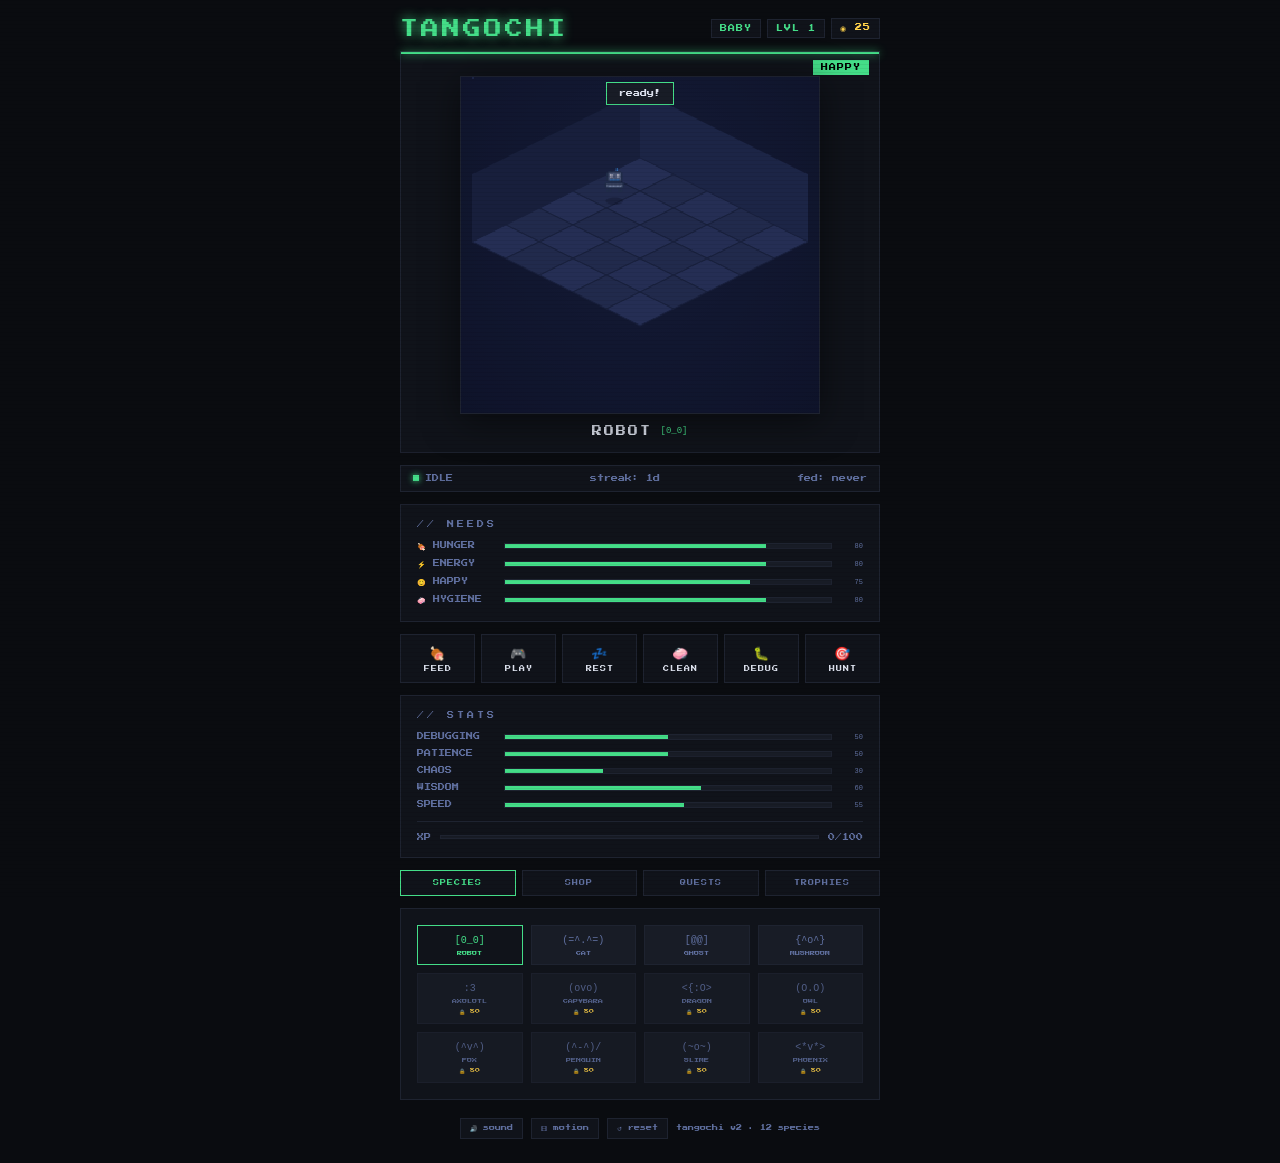
==== commit 153af889: "Add core game functionality: sprites, state management, UI rendering, and styles - Implemented pixel" ====
--- a/index.html
+++ b/index.html
@@ -2,1402 +2,126 @@
 <html lang="en">
 <head>
 <meta charset="UTF-8">
-<meta name="viewport" content="width=device-width, initial-scale=1.0">
+<meta name="viewport" content="width=device-width, initial-scale=1.0, maximum-scale=1.0, user-scalable=no">
 <title>TANGOCHI</title>
 <link href="https://fonts.googleapis.com/css2?family=Press+Start+2P&display=swap" rel="stylesheet">
-<style>
-  *, *::before, *::after { box-sizing: border-box; margin: 0; padding: 0; }
-
-  :root {
-    --bg:      #0a0c10;
-    --bg2:     #10131a;
-    --bg3:     #181c26;
-    --border:  #1e2330;
-    --text:    #dde2ee;
-    --text2:   #6070a0;
-    --accent:  #44dd88;
-    --accent2: #22aa55;
-    --px: 'Press Start 2P', monospace;
-    --glow: 0 0 12px var(--accent);
-    --transition: 0.3s ease;
-  }
-
-  /* Mood themes */
-  .mood-happy      { --accent:#44dd88; --accent2:#22aa55; }
-  .mood-excited    { --accent:#ffcc00; --accent2:#cc8800; }
-  .mood-focused    { --accent:#44aaff; --accent2:#2277dd; }
-  .mood-sad        { --accent:#9966dd; --accent2:#663baa; }
-  .mood-sleeping   { --accent:#558898; --accent2:#335566; }
-  .mood-celebrating{ --accent:#ff55cc; --accent2:#cc22aa; }
-  .mood-angry      { --accent:#ff4444; --accent2:#cc1111; }
-
-  body {
-    background: var(--bg);
-    color: var(--text);
-    font-family: var(--px);
-    min-height: 100vh;
-    display: flex;
-    flex-direction: column;
-    align-items: center;
-    padding: 24px 16px;
-    overflow-x: hidden;
-  }
-
-  /* Scanlines */
-  body::before {
-    content: '';
-    position: fixed;
-    inset: 0;
-    background: repeating-linear-gradient(
-      0deg, transparent, transparent 3px,
-      rgba(0,0,0,0.06) 3px, rgba(0,0,0,0.06) 4px
-    );
-    pointer-events: none;
-    z-index: 100;
-  }
-
-  #app {
-    width: 100%;
-    max-width: 480px;
-    display: flex;
-    flex-direction: column;
-    gap: 14px;
-  }
-
-  /* ── HEADER ── */
-  .header {
-    display: flex;
-    align-items: center;
-    justify-content: space-between;
-  }
-
-  .logo {
-    font-size: 20px;
-    letter-spacing: 4px;
-    color: var(--accent);
-    text-shadow: var(--glow);
-    transition: color var(--transition), text-shadow var(--transition);
-  }
-
-  .header-right {
-    display: flex;
-    align-items: center;
-    gap: 10px;
-  }
-
-  .badge {
-    background: var(--bg2);
-    border: 1px solid var(--border);
-    font-size: 8px;
-    color: var(--accent);
-    padding: 5px 10px;
-    letter-spacing: 1px;
-    transition: color var(--transition), border-color var(--transition);
-  }
-
-  /* ── PET CARD ── */
-  .pet-card {
-    background: var(--bg2);
-    border: 1px solid var(--border);
-    border-radius: 2px;
-    padding: 28px 20px 20px;
-    display: flex;
-    flex-direction: column;
-    align-items: center;
-    gap: 14px;
-    position: relative;
-    cursor: pointer;
-    user-select: none;
-    transition: border-color 0.3s;
-  }
-
-  .pet-card:hover { border-color: var(--accent); }
-
-  .status-bar {
-    position: absolute;
-    top: 0; left: 0; right: 0;
-    height: 2px;
-    background: var(--accent);
-    box-shadow: 0 0 8px var(--accent);
-    transition: background var(--transition), box-shadow var(--transition);
-  }
-
-  .pet-viewport {
-    position: relative;
-    display: flex;
-    flex-direction: column;
-    align-items: center;
-    gap: 10px;
-  }
-
-  #petCanvas {
-    image-rendering: pixelated;
-    image-rendering: crisp-edges;
-    display: block;
-    filter: drop-shadow(0 4px 16px var(--accent));
-    transition: filter var(--transition);
-  }
-
-  .speech-bubble {
-    position: absolute;
-    top: -56px;
-    left: 50%;
-    transform: translateX(-50%);
-    background: var(--bg3);
-    border: 1px solid var(--accent);
-    padding: 8px 14px;
-    font-size: 7px;
-    color: var(--text);
-    white-space: nowrap;
-    pointer-events: none;
-    opacity: 0;
-    transition: opacity 0.2s, border-color var(--transition);
-    z-index: 10;
-  }
-
-  .speech-bubble.show { opacity: 1; }
-
-  .speech-bubble::after {
-    content: '';
-    position: absolute;
-    bottom: -7px;
-    left: 50%;
-    transform: translateX(-50%);
-    border: 6px solid transparent;
-    border-top-color: var(--accent);
-    transition: border-top-color var(--transition);
-  }
-
-  .pet-info {
-    text-align: center;
-    display: flex;
-    flex-direction: column;
-    gap: 6px;
-  }
-
-  .species-name {
-    font-size: 10px;
-    color: var(--text);
-    letter-spacing: 2px;
-  }
-
-  .species-emoji {
-    font-size: 9px;
-    color: var(--accent);
-    font-family: 'Courier New', monospace;
-    transition: color var(--transition);
-  }
-
-  .mood-badge {
-    display: inline-block;
-    background: var(--accent);
-    color: #000;
-    font-size: 7px;
-    padding: 4px 10px;
-    letter-spacing: 1px;
-    transition: background var(--transition);
-  }
-
-  /* ── STATUS ROW ── */
-  .status-row {
-    display: flex;
-    align-items: center;
-    justify-content: space-between;
-    background: var(--bg2);
-    border: 1px solid var(--border);
-    padding: 10px 14px;
-    font-size: 7px;
-    color: var(--text2);
-    gap: 8px;
-  }
-
-  .status-item {
-    display: flex;
-    align-items: center;
-    gap: 6px;
-  }
-
-  .status-dot {
-    width: 6px;
-    height: 6px;
-    background: var(--accent);
-    box-shadow: 0 0 6px var(--accent);
-    transition: background var(--transition), box-shadow var(--transition);
-    animation: pulse 2s infinite;
-  }
-
-  @keyframes pulse {
-    0%, 100% { opacity: 1; }
-    50%       { opacity: 0.4; }
-  }
-
-  /* ── STATS ── */
-  .card {
-    background: var(--bg2);
-    border: 1px solid var(--border);
-    border-radius: 2px;
-    padding: 18px;
-  }
-
-  .card-title {
-    font-size: 7px;
-    color: var(--text2);
-    letter-spacing: 3px;
-    margin-bottom: 16px;
-  }
-
-  .stat-row {
-    display: flex;
-    align-items: center;
-    gap: 10px;
-    margin-bottom: 10px;
-  }
-
-  .stat-row:last-child { margin-bottom: 0; }
-
-  .stat-label {
-    font-size: 7px;
-    color: var(--text2);
-    width: 68px;
-    flex-shrink: 0;
-  }
-
-  .stat-track {
-    flex: 1;
-    height: 6px;
-    background: var(--bg3);
-    border: 1px solid var(--border);
-    overflow: hidden;
-    position: relative;
-  }
-
-  .stat-fill {
-    height: 100%;
-    background: var(--accent);
-    transition: width 0.6s ease, background var(--transition);
-    position: relative;
-  }
-
-  .stat-fill::after {
-    content: '';
-    position: absolute;
-    right: 0; top: 0;
-    width: 2px; height: 100%;
-    background: rgba(255,255,255,0.5);
-  }
-
-  .stat-num {
-    font-size: 7px;
-    color: var(--text2);
-    width: 22px;
-    text-align: right;
-    flex-shrink: 0;
-    font-family: 'Courier New', monospace;
-  }
-
-  /* ── XP BAR ── */
-  .xp-row {
-    display: flex;
-    align-items: center;
-    gap: 10px;
-    margin-top: 12px;
-    padding-top: 12px;
-    border-top: 1px solid var(--border);
-  }
-
-  .xp-label { font-size: 7px; color: var(--text2); }
-
-  .xp-track {
-    flex: 1;
-    height: 4px;
-    background: var(--bg3);
-    border: 1px solid var(--border);
-    overflow: hidden;
-  }
-
-  .xp-fill {
-    height: 100%;
-    background: var(--accent);
-    transition: width 0.8s ease, background var(--transition);
-    box-shadow: 0 0 6px var(--accent);
-  }
-
-  /* ── ACTIONS ── */
-  .actions {
-    display: flex;
-    gap: 10px;
-  }
-
-  .btn {
-    flex: 1;
-    background: var(--bg2);
-    border: 1px solid var(--border);
-    color: var(--text);
-    font-family: var(--px);
-    font-size: 7px;
-    padding: 13px 6px;
-    cursor: pointer;
-    transition: all 0.15s;
-    display: flex;
-    flex-direction: column;
-    align-items: center;
-    gap: 6px;
-    line-height: 1.4;
-    letter-spacing: 1px;
-  }
-
-  .btn-icon { font-size: 14px; }
-
-  .btn:hover {
-    border-color: var(--accent);
-    color: var(--accent);
-    background: var(--bg3);
-    box-shadow: inset 0 0 16px rgba(68,221,136,0.06);
-  }
-
-  .btn:active { transform: translateY(1px); }
-
-  .btn.active {
-    border-color: var(--accent);
-    color: var(--accent);
-    background: var(--bg3);
-  }
-
-  /* ── SPECIES SELECTOR ── */
-  .species-grid {
-    display: grid;
-    grid-template-columns: repeat(4, 1fr);
-    gap: 8px;
-  }
-
-  .sp-btn {
-    background: var(--bg3);
-    border: 1px solid var(--border);
-    padding: 10px 4px 8px;
-    cursor: pointer;
-    text-align: center;
-    transition: all 0.15s;
-    display: flex;
-    flex-direction: column;
-    align-items: center;
-    gap: 5px;
-  }
-
-  .sp-emoji {
-    font-size: 10px;
-    font-family: 'Courier New', monospace;
-    color: var(--text2);
-    line-height: 1;
-  }
-
-  .sp-name {
-    font-family: var(--px);
-    font-size: 5px;
-    color: var(--text2);
-    letter-spacing: 0;
-  }
-
-  .sp-btn:hover, .sp-btn.active {
-    border-color: var(--accent);
-    background: var(--bg2);
-  }
-
-  .sp-btn.active .sp-emoji,
-  .sp-btn.active .sp-name { color: var(--accent); }
-
-  /* ── FOOTER ── */
-  .footer {
-    font-size: 6px;
-    color: var(--text2);
-    text-align: center;
-    padding: 6px;
-    letter-spacing: 1px;
-  }
-
-  /* ── TOAST ── */
-  #toast {
-    position: fixed;
-    bottom: 24px;
-    left: 50%;
-    transform: translateX(-50%) translateY(60px);
-    background: var(--bg3);
-    border: 1px solid var(--accent);
-    color: var(--accent);
-    font-size: 7px;
-    padding: 10px 20px;
-    letter-spacing: 1px;
-    transition: transform 0.3s ease, opacity 0.3s;
-    opacity: 0;
-    pointer-events: none;
-    z-index: 200;
-    white-space: nowrap;
-  }
-
-  #toast.show {
-    transform: translateX(-50%) translateY(0);
-    opacity: 1;
-  }
-</style>
+<link rel="stylesheet" href="styles/main.css">
 </head>
 <body class="mood-happy">
 
 <div id="app">
+  <!-- HEADER -->
   <div class="header">
     <div class="logo">TANGOCHI</div>
     <div class="header-right">
-      <div class="badge" id="moodBadge">HAPPY</div>
+      <div class="badge" id="stageBadge">BABY</div>
       <div class="badge" id="levelBadge">LVL 1</div>
+      <div class="badge coins" id="coinBadge">◉ 0</div>
     </div>
   </div>
 
-  <div class="pet-card" id="petCard" onclick="petClick()">
+  <!-- ROOM -->
+  <div class="pet-card" id="petCard">
     <div class="status-bar"></div>
-    <div class="pet-viewport">
+    <div class="mood-badge" id="moodBadge">HAPPY</div>
+
+    <div class="room-wrap">
+      <canvas id="petCanvas" width="320" height="300"></canvas>
       <div class="speech-bubble" id="speechBubble">...</div>
-      <canvas id="petCanvas" width="160" height="160"></canvas>
+
+      <!-- mini-game HUD -->
+      <div class="mg-hud" id="mgHud">
+        <span id="mgTime">20</span>s · 🐛 <span id="mgScore">0</span>
+      </div>
     </div>
+
     <div class="pet-info">
-      <div class="species-name" id="speciesName">ROBOT</div>
-      <div class="species-emoji" id="speciesEmoji">[0_0]</div>
+      <span class="species-name" id="speciesName">ROBOT</span>
+      <span class="species-emoji" id="speciesEmoji">[0_0]</span>
     </div>
   </div>
 
+  <!-- STATUS -->
   <div class="status-row">
-    <div class="status-item">
-      <div class="status-dot"></div>
-      <span id="statusText">IDLE</span>
-    </div>
-    <span id="sessionInfo">sessions: 0</span>
-    <span id="lastFed">last fed: never</span>
+    <div class="status-item"><span class="status-dot"></span><span id="statusText">IDLE</span></div>
+    <span id="streakInfo">streak: 1d</span>
+    <span id="lastFed">fed: never</span>
   </div>
 
+  <!-- NEEDS -->
+  <div class="card">
+    <div class="card-title">// NEEDS</div>
+    <div class="bar-row"><span class="bar-label">🍖 HUNGER</span><div class="track"><div class="fill need" id="nf-hunger"></div></div><span class="num" id="nv-hunger">80</span></div>
+    <div class="bar-row"><span class="bar-label">⚡ ENERGY</span><div class="track"><div class="fill need" id="nf-energy"></div></div><span class="num" id="nv-energy">80</span></div>
+    <div class="bar-row"><span class="bar-label">😊 HAPPY</span><div class="track"><div class="fill need" id="nf-happiness"></div></div><span class="num" id="nv-happiness">75</span></div>
+    <div class="bar-row"><span class="bar-label">🧼 HYGIENE</span><div class="track"><div class="fill need" id="nf-hygiene"></div></div><span class="num" id="nv-hygiene">80</span></div>
+  </div>
+
+  <!-- ACTIONS -->
+  <div class="actions">
+    <button class="btn" id="btnFeed"><span class="btn-icon">🍖</span>FEED</button>
+    <button class="btn" id="btnPlay"><span class="btn-icon">🎮</span>PLAY</button>
+    <button class="btn" id="btnRest"><span class="btn-icon">💤</span>REST</button>
+    <button class="btn" id="btnClean"><span class="btn-icon">🧼</span>CLEAN</button>
+    <button class="btn" id="btnDebug"><span class="btn-icon">🐛</span>DEBUG</button>
+    <button class="btn" id="btnHunt"><span class="btn-icon">🎯</span>HUNT</button>
+  </div>
+
+  <!-- STATS -->
   <div class="card">
     <div class="card-title">// STATS</div>
-    <div class="stat-row">
-      <div class="stat-label">DEBUGGING</div>
-      <div class="stat-track"><div class="stat-fill" id="sf-debugging"></div></div>
-      <div class="stat-num" id="sv-debugging">50</div>
-    </div>
-    <div class="stat-row">
-      <div class="stat-label">PATIENCE</div>
-      <div class="stat-track"><div class="stat-fill" id="sf-patience"></div></div>
-      <div class="stat-num" id="sv-patience">50</div>
-    </div>
-    <div class="stat-row">
-      <div class="stat-label">CHAOS</div>
-      <div class="stat-track"><div class="stat-fill" id="sf-chaos"></div></div>
-      <div class="stat-num" id="sv-chaos">50</div>
-    </div>
-    <div class="stat-row">
-      <div class="stat-label">WISDOM</div>
-      <div class="stat-track"><div class="stat-fill" id="sf-wisdom"></div></div>
-      <div class="stat-num" id="sv-wisdom">50</div>
-    </div>
-    <div class="stat-row">
-      <div class="stat-label">SPEED</div>
-      <div class="stat-track"><div class="stat-fill" id="sf-speed"></div></div>
-      <div class="stat-num" id="sv-speed">50</div>
-    </div>
+    <div class="bar-row"><span class="bar-label">DEBUGGING</span><div class="track"><div class="fill" id="sf-debugging"></div></div><span class="num" id="sv-debugging">50</span></div>
+    <div class="bar-row"><span class="bar-label">PATIENCE</span><div class="track"><div class="fill" id="sf-patience"></div></div><span class="num" id="sv-patience">50</span></div>
+    <div class="bar-row"><span class="bar-label">CHAOS</span><div class="track"><div class="fill" id="sf-chaos"></div></div><span class="num" id="sv-chaos">50</span></div>
+    <div class="bar-row"><span class="bar-label">WISDOM</span><div class="track"><div class="fill" id="sf-wisdom"></div></div><span class="num" id="sv-wisdom">50</span></div>
+    <div class="bar-row"><span class="bar-label">SPEED</span><div class="track"><div class="fill" id="sf-speed"></div></div><span class="num" id="sv-speed">50</span></div>
     <div class="xp-row">
-      <div class="xp-label">XP</div>
+      <span class="xp-label">XP</span>
       <div class="xp-track"><div class="xp-fill" id="xpFill"></div></div>
-      <div class="xp-label" id="xpLabel">0/100</div>
+      <span class="xp-label" id="xpLabel">0/100</span>
     </div>
   </div>
 
-  <div class="actions">
-    <button class="btn" onclick="doFeed()">
-      <span class="btn-icon">🍖</span>FEED
-    </button>
-    <button class="btn" onclick="doPlay()">
-      <span class="btn-icon">🎮</span>PLAY
-    </button>
-    <button class="btn" onclick="doRest()">
-      <span class="btn-icon">💤</span>REST
-    </button>
-    <button class="btn" onclick="doDebug()">
-      <span class="btn-icon">🐛</span>DEBUG
-    </button>
+  <!-- TABS -->
+  <div class="tabs" id="tabs">
+    <button class="tab active" data-tab="species">SPECIES</button>
+    <button class="tab" data-tab="shop">SHOP</button>
+    <button class="tab" data-tab="quests">QUESTS</button>
+    <button class="tab" data-tab="trophies">TROPHIES</button>
   </div>
 
-  <div class="card">
-    <div class="card-title">// SELECT SPECIES</div>
-    <div class="species-grid" id="speciesGrid"></div>
+  <div class="card panel" id="panel-species"><div class="species-grid" id="speciesGrid"></div></div>
+  <div class="card panel hidden" id="panel-shop"><div class="shop-grid" id="shopGrid"></div>
+    <button class="mini-btn" id="clearRoom">clear room</button></div>
+  <div class="card panel hidden" id="panel-quests"><div id="questList"></div></div>
+  <div class="card panel hidden" id="panel-trophies"><div class="trophy-grid" id="trophyGrid"></div></div>
+
+  <!-- FOOTER / SETTINGS -->
+  <div class="footer">
+    <button class="mini-btn" id="toggleSound">🔊 sound</button>
+    <button class="mini-btn" id="toggleMotion">🎞 motion</button>
+    <button class="mini-btn" id="resetGame">↺ reset</button>
+    <div id="footerInfo">tangochi v2</div>
   </div>
-
-  <div class="footer" id="footerInfo">tangochi v1.0 — click your pet to interact</div>
 </div>
 
 <div id="toast"></div>
 
-<script>
-// ═══════════════════════════════════════════════════════════
-// PIXEL SPRITE DEFINITIONS  (16×16 grids, 10px per pixel)
-// Values: 0=transparent, 1=body, 2=light, 3=accent, 4=dark, 5=white
-// ═══════════════════════════════════════════════════════════
-
-const SPECIES = {
-
-  robot: {
-    name:'ROBOT', emoji:'[0_0]', personality:'Precise, loves tests',
-    colors:['','#7a8899','#b0c4d8','#44aaff','#2a3a4a','#ffffff'],
-    frames:[
-      // Frame 0 – normal
-      [0,0,0,0,0,0,0,0,0,0,0,0,0,0,0,0,
-       0,0,0,0,0,0,3,0,0,0,0,0,0,0,0,0,
-       0,0,0,0,0,0,3,0,0,0,0,0,0,0,0,0,
-       0,0,0,0,4,4,4,4,4,4,4,4,0,0,0,0,
-       0,0,0,4,1,1,1,1,1,1,1,1,4,0,0,0,
-       0,0,0,4,1,5,5,1,1,5,5,1,4,0,0,0,
-       0,0,0,4,1,5,5,1,1,5,5,1,4,0,0,0,
-       0,0,0,4,1,1,1,1,1,1,1,1,4,0,0,0,
-       0,0,0,4,1,3,3,3,3,3,3,1,4,0,0,0,
-       0,0,0,0,4,4,4,4,4,4,4,4,0,0,0,0,
-       0,0,4,4,4,4,4,4,4,4,4,4,4,4,0,0,
-       0,0,4,1,1,1,1,1,1,1,1,1,1,4,0,0,
-       0,0,4,1,2,2,2,2,2,2,2,2,1,4,0,0,
-       0,0,0,4,4,4,4,4,4,4,4,4,4,0,0,0,
-       0,0,0,0,4,4,0,0,0,0,4,4,0,0,0,0,
-       0,0,0,4,4,4,0,0,0,0,4,4,4,0,0,0],
-      // Frame 1 – blink (eyes different)
-      [0,0,0,0,0,0,0,0,0,0,0,0,0,0,0,0,
-       0,0,0,0,0,0,3,0,0,0,0,0,0,0,0,0,
-       0,0,0,0,0,0,3,0,0,0,0,0,0,0,0,0,
-       0,0,0,0,4,4,4,4,4,4,4,4,0,0,0,0,
-       0,0,0,4,1,1,1,1,1,1,1,1,4,0,0,0,
-       0,0,0,4,1,1,1,1,1,1,1,1,4,0,0,0,
-       0,0,0,4,1,4,4,1,1,4,4,1,4,0,0,0,
-       0,0,0,4,1,1,1,1,1,1,1,1,4,0,0,0,
-       0,0,0,4,1,3,3,3,3,3,3,1,4,0,0,0,
-       0,0,0,0,4,4,4,4,4,4,4,4,0,0,0,0,
-       0,0,4,4,4,4,4,4,4,4,4,4,4,4,0,0,
-       0,0,4,1,1,1,1,1,1,1,1,1,1,4,0,0,
-       0,0,4,1,2,2,2,2,2,2,2,2,1,4,0,0,
-       0,0,0,4,4,4,4,4,4,4,4,4,4,0,0,0,
-       0,0,0,0,4,4,0,0,0,0,4,4,0,0,0,0,
-       0,0,0,4,4,4,0,0,0,0,4,4,4,0,0,0]
-    ]
-  },
-
-  cat: {
-    name:'CAT', emoji:'(=^.^=)', personality:'Independent, ignores bad code',
-    colors:['','#f5a050','#ffd090','#c85820','#6a3000','#ffffff'],
-    frames:[
-      [0,0,4,4,0,0,0,0,0,0,4,4,0,0,0,0,
-       0,0,4,1,4,0,0,0,0,4,1,4,0,0,0,0,
-       0,0,4,1,1,4,0,0,4,1,1,4,0,0,0,0,
-       0,0,0,4,1,1,4,4,1,1,4,0,0,0,0,0,
-       0,0,0,4,1,1,1,1,1,1,4,0,0,0,0,0,
-       0,0,0,4,5,5,1,1,5,5,4,0,0,0,0,0,
-       0,0,0,4,3,3,1,1,3,3,4,0,0,0,0,0,
-       0,0,0,4,1,1,3,1,1,1,4,0,0,0,0,0,
-       0,0,0,4,1,4,1,1,4,1,4,0,0,0,0,0,
-       0,0,0,0,4,1,1,1,1,4,0,0,0,0,0,0,
-       0,0,0,4,1,1,1,1,1,1,4,0,0,0,0,0,
-       0,0,0,4,1,2,2,2,2,1,4,0,0,0,0,0,
-       0,0,0,4,1,2,2,2,2,1,4,0,0,0,0,0,
-       0,0,0,0,4,1,1,1,1,4,0,0,0,0,0,0,
-       0,0,0,4,1,0,0,0,0,1,4,0,0,0,0,0,
-       0,0,0,4,4,0,0,0,0,4,4,0,0,0,0,0],
-      [0,0,4,4,0,0,0,0,0,0,4,4,0,0,0,0,
-       0,0,4,1,4,0,0,0,0,4,1,4,0,0,0,0,
-       0,0,4,1,1,4,0,0,4,1,1,4,0,0,0,0,
-       0,0,0,4,1,1,4,4,1,1,4,0,0,0,0,0,
-       0,0,0,4,1,1,1,1,1,1,4,0,0,0,0,0,
-       0,0,0,4,1,1,1,1,1,1,4,0,0,0,0,0,
-       0,0,0,4,4,4,1,1,4,4,4,0,0,0,0,0,
-       0,0,0,4,1,1,3,1,1,1,4,0,0,0,0,0,
-       0,0,0,4,1,4,1,1,4,1,4,0,0,0,0,0,
-       0,0,0,0,4,1,1,1,1,4,0,0,0,0,0,0,
-       0,0,0,4,1,1,1,1,1,1,4,0,0,0,0,0,
-       0,0,0,4,1,2,2,2,2,1,4,0,0,0,0,0,
-       0,0,0,4,1,2,2,2,2,1,4,0,0,0,0,0,
-       0,0,0,0,4,1,1,1,1,4,0,0,0,0,0,0,
-       0,0,0,4,1,0,0,0,0,1,4,0,0,0,0,0,
-       0,0,0,4,4,0,0,0,0,4,4,0,0,0,0,0]
-    ]
-  },
-
-  ghost: {
-    name:'GHOST', emoji:'[@@]', personality:'Mysterious debugger',
-    colors:['','#c8d8f0','#e8f0ff','#8899cc','#445588','#ffffff'],
-    frames:[
-      [0,0,0,0,4,4,4,4,4,4,4,0,0,0,0,0,
-       0,0,0,4,1,1,1,1,1,1,1,4,0,0,0,0,
-       0,0,4,1,1,1,1,1,1,1,1,1,4,0,0,0,
-       0,0,4,1,1,1,1,1,1,1,1,1,4,0,0,0,
-       0,0,4,1,4,4,1,1,4,4,1,1,4,0,0,0,
-       0,0,4,1,4,4,1,1,4,4,1,1,4,0,0,0,
-       0,0,4,1,1,1,1,1,1,1,1,1,4,0,0,0,
-       0,0,4,1,1,3,3,3,3,3,1,1,4,0,0,0,
-       0,0,4,1,1,1,1,1,1,1,1,1,4,0,0,0,
-       0,0,4,1,1,1,1,1,1,1,1,1,4,0,0,0,
-       0,0,4,1,1,1,1,1,1,1,1,1,4,0,0,0,
-       0,0,4,1,1,1,1,1,1,1,1,1,4,0,0,0,
-       0,0,4,1,4,1,1,1,1,1,4,1,4,0,0,0,
-       0,0,0,4,1,4,1,1,1,4,1,4,0,0,0,0,
-       0,0,0,0,4,1,4,1,4,1,4,0,0,0,0,0,
-       0,0,0,0,0,4,4,0,4,4,0,0,0,0,0,0],
-      [0,0,0,0,4,4,4,4,4,4,4,0,0,0,0,0,
-       0,0,0,4,1,1,1,1,1,1,1,4,0,0,0,0,
-       0,0,4,1,1,1,1,1,1,1,1,1,4,0,0,0,
-       0,0,4,1,1,1,1,1,1,1,1,1,4,0,0,0,
-       0,0,4,1,4,4,1,1,4,4,1,1,4,0,0,0,
-       0,0,4,1,1,1,1,1,1,1,1,1,4,0,0,0,
-       0,0,4,1,1,1,1,1,1,1,1,1,4,0,0,0,
-       0,0,4,1,1,3,3,3,3,3,1,1,4,0,0,0,
-       0,0,4,1,1,1,1,1,1,1,1,1,4,0,0,0,
-       0,0,4,1,1,1,1,1,1,1,1,1,4,0,0,0,
-       0,0,4,1,1,1,1,1,1,1,1,1,4,0,0,0,
-       0,0,4,1,1,1,1,1,1,1,1,1,4,0,0,0,
-       0,0,4,1,4,1,1,1,1,1,4,1,4,0,0,0,
-       0,0,0,4,1,4,1,1,1,4,1,4,0,0,0,0,
-       0,0,0,0,4,1,4,1,4,1,4,0,0,0,0,0,
-       0,0,0,0,0,4,4,0,4,4,0,0,0,0,0,0]
-    ]
-  },
-
-  mushroom: {
-    name:'MUSHROOM', emoji:'{^o^}', personality:'Grows in dark codebases',
-    colors:['','#e84040','#f88080','#ffffff','#8a2020','#fffef0'],
-    frames:[
-      [0,0,0,0,4,4,4,4,4,4,4,0,0,0,0,0,
-       0,0,0,4,1,1,1,1,1,1,1,4,0,0,0,0,
-       0,0,4,1,1,5,1,1,1,5,1,1,4,0,0,0,
-       0,0,4,1,1,1,1,1,1,1,1,1,4,0,0,0,
-       0,0,4,1,2,1,1,5,1,1,2,1,4,0,0,0,
-       0,0,4,1,1,1,1,1,1,1,1,1,4,0,0,0,
-       0,0,0,4,1,1,1,1,1,1,1,4,0,0,0,0,
-       0,0,0,0,4,4,4,4,4,4,4,0,0,0,0,0,
-       0,0,0,4,5,5,5,5,5,5,5,4,0,0,0,0,
-       0,0,0,4,5,4,4,4,4,4,5,4,0,0,0,0,
-       0,0,0,4,5,4,3,3,3,4,5,4,0,0,0,0,
-       0,0,0,4,5,4,3,3,3,4,5,4,0,0,0,0,
-       0,0,0,4,5,4,4,4,4,4,5,4,0,0,0,0,
-       0,0,0,4,5,5,5,5,5,5,5,4,0,0,0,0,
-       0,0,0,0,4,5,5,5,5,5,4,0,0,0,0,0,
-       0,0,0,0,0,4,4,4,4,4,0,0,0,0,0,0],
-      [0,0,0,0,4,4,4,4,4,4,4,0,0,0,0,0,
-       0,0,0,4,1,1,1,1,1,1,1,4,0,0,0,0,
-       0,0,4,1,1,5,1,1,1,5,1,1,4,0,0,0,
-       0,0,4,1,1,1,1,1,1,1,1,1,4,0,0,0,
-       0,0,4,1,2,1,1,5,1,1,2,1,4,0,0,0,
-       0,0,4,1,1,1,1,1,1,1,1,1,4,0,0,0,
-       0,0,0,4,1,1,1,1,1,1,1,4,0,0,0,0,
-       0,0,0,0,4,4,4,4,4,4,4,0,0,0,0,0,
-       0,0,0,4,5,5,5,5,5,5,5,4,0,0,0,0,
-       0,0,0,4,5,4,4,4,4,4,5,4,0,0,0,0,
-       0,0,0,4,5,4,3,3,3,4,5,4,0,0,0,0,
-       0,0,0,4,5,4,3,3,3,4,5,4,0,0,0,0,
-       0,0,0,4,5,4,4,4,4,4,5,4,0,0,0,0,
-       0,0,0,4,5,5,5,5,5,5,5,4,0,0,0,0,
-       0,0,0,4,4,5,5,5,5,5,4,4,0,0,0,0,
-       0,0,0,0,0,4,4,4,4,4,0,0,0,0,0,0]
-    ]
-  },
-
-  axolotl: {
-    name:'AXOLOTL', emoji:':3', personality:'Calm, regenerates from errors',
-    colors:['','#ff8aaa','#ffc0d0','#ff5580','#cc3366','#ffffff'],
-    frames:[
-      [0,0,4,0,0,0,0,0,0,0,4,0,0,0,0,0,
-       0,4,1,4,0,0,0,0,0,4,1,4,0,0,0,0,
-       4,1,1,4,0,0,0,0,0,4,1,1,4,0,0,0,
-       0,4,4,4,4,4,4,4,4,4,4,4,0,0,0,0,
-       0,0,4,1,1,1,1,1,1,1,1,4,0,0,0,0,
-       0,0,4,1,5,5,1,1,5,5,1,4,0,0,0,0,
-       0,0,4,1,1,1,1,1,1,1,1,4,0,0,0,0,
-       0,0,4,1,1,3,3,3,3,1,1,4,0,0,0,0,
-       0,0,4,1,2,2,2,2,2,2,1,4,0,0,0,0,
-       0,0,4,1,2,2,2,2,2,2,1,4,0,0,0,0,
-       0,0,4,1,2,2,2,2,2,2,1,4,0,0,0,0,
-       0,0,4,1,1,1,1,1,1,1,1,4,0,0,0,0,
-       0,0,0,4,1,1,1,1,1,1,4,0,0,0,0,0,
-       0,0,0,0,4,4,4,4,4,4,0,0,0,0,0,0,
-       0,0,0,4,1,0,0,0,0,1,4,0,0,0,0,0,
-       0,0,0,4,4,0,0,0,0,4,4,0,0,0,0,0],
-      [0,0,4,0,0,0,0,0,0,4,0,0,0,0,0,0,
-       4,1,1,4,0,0,0,0,4,1,1,4,0,0,0,0,
-       0,4,4,4,4,4,4,4,4,4,4,4,0,0,0,0,
-       0,0,4,1,1,1,1,1,1,1,1,4,0,0,0,0,
-       0,0,4,1,5,5,1,1,5,5,1,4,0,0,0,0,
-       0,0,4,1,1,1,1,1,1,1,1,4,0,0,0,0,
-       0,0,4,1,1,3,3,3,3,1,1,4,0,0,0,0,
-       0,0,4,1,2,2,2,2,2,2,1,4,0,0,0,0,
-       0,0,4,1,2,2,2,2,2,2,1,4,0,0,0,0,
-       0,0,4,1,2,2,2,2,2,2,1,4,0,0,0,0,
-       0,0,4,1,1,1,1,1,1,1,1,4,0,0,0,0,
-       0,0,0,4,1,1,1,1,1,1,4,0,0,0,0,0,
-       0,0,0,0,4,4,4,4,4,4,0,0,0,0,0,0,
-       0,0,0,4,1,0,0,0,0,1,4,0,0,0,0,0,
-       0,0,0,4,4,0,0,0,0,4,4,0,0,0,0,0,
-       0,0,0,0,0,0,0,0,0,0,0,0,0,0,0,0]
-    ]
-  },
-
-  capybara: {
-    name:'CAPYBARA', emoji:'(ovo)', personality:'Chill, never panics',
-    colors:['','#b8855a','#d4a87a','#7a5030','#4a3018','#ffffff'],
-    frames:[
-      [0,0,0,0,0,0,0,0,0,0,0,0,0,0,0,0,
-       0,0,0,0,4,4,4,4,4,4,4,4,0,0,0,0,
-       0,0,0,4,1,1,1,1,1,1,1,1,4,0,0,0,
-       0,0,4,1,1,1,1,1,1,1,1,1,1,4,0,0,
-       0,0,4,1,5,5,1,1,1,5,5,1,1,4,0,0,
-       0,0,4,1,3,3,1,1,1,3,3,1,1,4,0,0,
-       0,0,4,1,1,1,1,1,1,1,1,1,1,4,0,0,
-       0,0,4,1,1,3,1,1,1,1,3,1,1,4,0,0,
-       0,0,4,1,1,1,1,1,1,1,1,1,1,4,0,0,
-       0,0,0,4,4,4,4,4,4,4,4,4,4,0,0,0,
-       0,0,4,1,1,1,1,1,1,1,1,1,1,4,0,0,
-       0,0,4,1,2,2,2,2,2,2,2,2,1,4,0,0,
-       0,0,4,1,2,2,2,2,2,2,2,2,1,4,0,0,
-       0,0,0,4,1,1,1,1,1,1,1,1,4,0,0,0,
-       0,0,4,1,0,0,0,0,0,0,0,1,4,0,0,0,
-       0,0,4,4,0,0,0,0,0,0,0,4,4,0,0,0],
-      [0,0,0,0,0,0,0,0,0,0,0,0,0,0,0,0,
-       0,0,0,0,4,4,4,4,4,4,4,4,0,0,0,0,
-       0,0,0,4,1,1,1,1,1,1,1,1,4,0,0,0,
-       0,0,4,1,1,1,1,1,1,1,1,1,1,4,0,0,
-       0,0,4,1,5,5,1,1,1,5,5,1,1,4,0,0,
-       0,0,4,1,3,3,1,1,1,3,3,1,1,4,0,0,
-       0,0,4,1,1,1,1,1,1,1,1,1,1,4,0,0,
-       0,0,4,1,1,3,1,1,1,1,3,1,1,4,0,0,
-       0,0,4,1,1,1,1,1,1,1,1,1,1,4,0,0,
-       0,0,0,4,4,4,4,4,4,4,4,4,4,0,0,0,
-       0,0,4,1,1,1,1,1,1,1,1,1,1,4,0,0,
-       0,0,4,1,2,2,2,2,2,2,2,2,1,4,0,0,
-       0,0,4,1,2,2,2,2,2,2,2,2,1,4,0,0,
-       0,0,0,4,1,1,1,1,1,1,1,1,4,0,0,0,
-       0,0,0,4,1,0,0,0,0,0,1,4,0,0,0,0,
-       0,0,0,4,4,0,0,0,0,0,4,4,0,0,0,0]
-    ]
-  },
-
-  dragon: {
-    name:'DRAGON', emoji:'<{:O>', personality:'Fierce, burns bugs',
-    colors:['','#40b840','#80e080','#20e020','#183818','#f0f0e0'],
-    frames:[
-      [0,4,4,0,0,0,0,0,0,0,4,4,0,0,0,0,
-       4,1,1,4,0,0,0,0,0,4,1,1,4,0,0,0,
-       0,4,1,4,4,4,4,4,4,4,1,4,0,0,0,0,
-       0,0,4,1,1,1,1,1,1,1,1,4,0,0,0,0,
-       0,0,4,1,1,1,1,1,1,1,1,4,0,0,0,0,
-       0,0,4,1,5,5,1,1,5,5,1,4,0,0,0,0,
-       0,0,4,1,3,3,1,1,3,3,1,4,0,0,0,0,
-       0,0,4,1,1,1,4,4,1,1,1,4,0,0,0,0,
-       0,0,0,4,4,4,4,4,4,4,4,0,0,0,0,0,
-       4,4,4,1,1,1,1,1,1,1,1,4,4,4,0,0,
-       4,1,4,1,2,2,2,2,2,2,1,4,1,4,0,0,
-       4,1,4,1,2,2,2,2,2,2,1,4,1,4,0,0,
-       0,4,4,4,1,1,1,1,1,1,4,4,4,0,0,0,
-       0,0,0,4,1,1,1,1,1,1,4,0,0,0,0,0,
-       0,0,4,1,0,0,0,0,0,0,1,4,0,0,0,0,
-       0,0,4,4,0,0,0,0,0,0,4,4,0,0,0,0],
-      [0,4,4,0,0,0,0,0,0,0,0,4,4,0,0,0,
-       4,1,1,4,0,0,0,0,0,0,4,1,1,4,0,0,
-       0,4,1,4,4,4,4,4,4,4,4,1,4,0,0,0,
-       0,0,4,1,1,1,1,1,1,1,1,1,4,0,0,0,
-       0,0,4,1,1,1,1,1,1,1,1,1,4,0,0,0,
-       0,0,4,1,5,5,1,1,1,5,5,1,4,0,0,0,
-       0,0,4,1,3,3,1,1,1,3,3,1,4,0,0,0,
-       0,0,4,1,1,1,4,4,4,1,1,1,4,0,0,0,
-       0,0,0,4,4,4,4,4,4,4,4,4,0,0,0,0,
-       4,4,4,1,1,1,1,1,1,1,1,4,4,4,0,0,
-       4,1,4,1,2,2,2,2,2,2,1,4,1,4,0,0,
-       4,1,4,1,2,2,2,2,2,2,1,4,1,4,0,0,
-       0,4,4,4,1,1,1,1,1,1,4,4,4,0,0,0,
-       0,0,0,4,1,1,1,1,1,1,4,0,0,0,0,0,
-       0,0,4,1,0,0,0,0,0,0,1,4,0,0,0,0,
-       0,0,4,4,0,0,0,0,0,0,4,4,0,0,0,0]
-    ]
-  },
-
-  owl: {
-    name:'OWL', emoji:'(O.O)', personality:'Wise, loves architecture',
-    colors:['','#b87820','#e0a840','#602800','#3a1800','#fffad0'],
-    frames:[
-      [0,0,4,4,0,0,0,0,0,0,4,4,0,0,0,0,
-       0,4,1,1,4,0,0,0,0,4,1,1,4,0,0,0,
-       0,4,1,1,4,0,0,0,0,4,1,1,4,0,0,0,
-       0,0,4,4,4,4,4,4,4,4,4,4,0,0,0,0,
-       0,0,4,5,5,5,1,1,5,5,5,4,0,0,0,0,
-       0,0,4,5,3,5,1,1,5,3,5,4,0,0,0,0,
-       0,0,4,5,5,5,1,1,5,5,5,4,0,0,0,0,
-       0,0,4,4,4,1,3,3,1,4,4,4,0,0,0,0,
-       0,0,0,4,1,1,1,1,1,1,4,0,0,0,0,0,
-       0,4,4,4,1,1,1,1,1,1,4,4,4,0,0,0,
-       0,4,2,4,1,2,2,2,2,1,4,2,4,0,0,0,
-       0,4,2,4,1,2,2,2,2,1,4,2,4,0,0,0,
-       0,0,4,4,4,1,1,1,1,4,4,4,0,0,0,0,
-       0,0,0,0,4,1,1,1,1,4,0,0,0,0,0,0,
-       0,0,0,4,1,0,0,0,0,1,4,0,0,0,0,0,
-       0,0,0,4,4,0,0,0,0,4,4,0,0,0,0,0],
-      [0,0,4,4,0,0,0,0,0,0,4,4,0,0,0,0,
-       0,4,1,1,4,0,0,0,0,4,1,1,4,0,0,0,
-       0,4,1,1,4,0,0,0,0,4,1,1,4,0,0,0,
-       0,0,4,4,4,4,4,4,4,4,4,4,0,0,0,0,
-       0,0,4,5,5,5,1,1,5,5,5,4,0,0,0,0,
-       0,0,4,5,3,5,1,1,5,3,5,4,0,0,0,0,
-       0,0,4,5,5,5,1,1,5,5,5,4,0,0,0,0,
-       0,0,4,4,4,1,3,3,1,4,4,4,0,0,0,0,
-       0,0,0,4,1,1,1,1,1,1,4,0,0,0,0,0,
-       0,4,4,4,1,1,1,1,1,1,4,4,4,0,0,0,
-       4,2,2,4,1,2,2,2,2,1,4,2,2,4,0,0,
-       0,4,2,4,1,2,2,2,2,1,4,2,4,0,0,0,
-       0,0,4,4,4,1,1,1,1,4,4,4,0,0,0,0,
-       0,0,0,0,4,1,1,1,1,4,0,0,0,0,0,0,
-       0,0,0,4,1,0,0,0,0,1,4,0,0,0,0,0,
-       0,0,0,4,4,0,0,0,0,4,4,0,0,0,0,0]
-    ]
-  },
-
-  fox: {
-    name:'FOX', emoji:'(^v^)', personality:'Clever, finds shortcuts',
-    colors:['','#e86020','#f0a060','#ffffff','#601800','#ffe0c0'],
-    frames:[
-      [0,4,4,0,0,0,0,0,0,0,4,4,0,0,0,0,
-       4,1,1,4,0,0,0,0,0,4,1,1,4,0,0,0,
-       4,1,1,1,4,0,0,0,4,1,1,1,4,0,0,0,
-       0,4,1,1,1,4,4,4,1,1,1,4,0,0,0,0,
-       0,0,4,1,1,1,1,1,1,1,4,0,0,0,0,0,
-       0,0,4,3,3,3,1,1,3,3,3,4,0,0,0,0,
-       0,0,4,3,4,3,1,1,3,4,3,4,0,0,0,0,
-       0,0,4,3,3,3,1,1,3,3,3,4,0,0,0,0,
-       0,0,4,1,1,4,1,1,4,1,1,4,0,0,0,0,
-       0,0,0,4,4,4,1,1,4,4,4,0,0,0,0,0,
-       0,0,0,4,1,1,1,1,1,1,4,0,0,0,0,0,
-       0,0,0,4,1,2,2,2,2,1,4,0,0,0,0,0,
-       0,0,0,4,1,2,2,2,2,1,4,0,0,0,0,0,
-       0,0,0,0,4,1,1,1,1,4,0,0,0,0,0,0,
-       0,0,0,4,1,0,0,0,0,1,4,0,0,0,0,0,
-       0,0,0,4,4,0,0,0,0,4,4,0,0,0,0,0],
-      [0,4,4,0,0,0,0,0,0,0,4,4,0,0,0,0,
-       4,1,1,4,0,0,0,0,0,4,1,1,4,0,0,0,
-       4,1,1,1,4,0,0,0,4,1,1,1,4,0,0,0,
-       0,4,1,1,1,4,4,4,1,1,1,4,0,0,0,0,
-       0,0,4,1,1,1,1,1,1,1,4,0,0,0,0,0,
-       0,0,4,3,3,3,1,1,3,3,3,4,0,0,0,0,
-       0,0,4,3,3,3,1,1,3,3,3,4,0,0,0,0,
-       0,0,4,3,4,3,1,1,3,4,3,4,0,0,0,0,
-       0,0,4,1,1,4,1,1,4,1,1,4,0,0,0,0,
-       0,0,0,4,4,4,1,1,4,4,4,0,0,0,0,0,
-       0,0,0,4,1,1,1,1,1,1,4,0,0,0,0,0,
-       0,0,0,4,1,2,2,2,2,1,4,0,0,0,0,0,
-       0,0,0,4,1,2,2,2,2,1,4,0,0,0,0,0,
-       0,0,0,0,4,1,1,1,1,4,0,0,0,0,0,0,
-       0,0,0,4,1,0,0,0,0,1,4,0,0,0,0,0,
-       0,0,0,4,4,0,0,0,0,4,4,0,0,0,0,0]
-    ]
-  },
-
-  penguin: {
-    name:'PENGUIN', emoji:'(^-^)/', personality:'Team player, loves swarm',
-    colors:['','#1a1a28','#f0f0f0','#f0c000','#080810','#e8e8f8'],
-    frames:[
-      [0,0,0,0,4,4,4,4,4,4,4,0,0,0,0,0,
-       0,0,0,4,1,1,1,1,1,1,1,4,0,0,0,0,
-       0,0,4,1,1,1,1,1,1,1,1,1,4,0,0,0,
-       0,0,4,1,1,5,5,5,5,5,1,1,4,0,0,0,
-       0,0,4,1,5,5,4,1,4,5,5,1,4,0,0,0,
-       0,0,4,1,5,5,4,1,4,5,5,1,4,0,0,0,
-       0,0,4,1,1,5,3,3,3,5,1,1,4,0,0,0,
-       0,0,4,1,1,5,5,5,5,5,1,1,4,0,0,0,
-       0,0,4,1,1,1,1,1,1,1,1,1,4,0,0,0,
-       0,0,0,4,1,1,1,1,1,1,1,4,0,0,0,0,
-       0,0,0,4,1,2,2,2,2,2,1,4,0,0,0,0,
-       0,0,0,4,1,2,2,2,2,2,1,4,0,0,0,0,
-       0,0,0,4,1,2,2,2,2,2,1,4,0,0,0,0,
-       0,0,0,0,4,1,1,1,1,4,0,0,0,0,0,0,
-       0,0,0,3,3,0,0,0,0,3,3,0,0,0,0,0,
-       0,0,0,3,3,0,0,0,0,3,3,0,0,0,0,0],
-      [0,0,0,0,4,4,4,4,4,4,4,0,0,0,0,0,
-       0,0,0,4,1,1,1,1,1,1,1,4,0,0,0,0,
-       0,0,4,1,1,1,1,1,1,1,1,1,4,0,0,0,
-       0,0,4,1,1,5,5,5,5,5,1,1,4,0,0,0,
-       0,0,4,1,5,5,4,1,4,5,5,1,4,0,0,0,
-       0,0,4,1,5,5,4,1,4,5,5,1,4,0,0,0,
-       0,0,4,1,1,5,3,3,3,5,1,1,4,0,0,0,
-       0,0,4,1,1,5,5,5,5,5,1,1,4,0,0,0,
-       0,0,4,1,1,1,1,1,1,1,1,1,4,0,0,0,
-       0,0,0,4,1,1,1,1,1,1,1,4,0,0,0,0,
-       0,0,0,4,1,2,2,2,2,2,1,4,0,0,0,0,
-       0,0,0,4,1,2,2,2,2,2,1,4,0,0,0,0,
-       0,0,0,4,1,2,2,2,2,2,1,4,0,0,0,0,
-       0,0,0,0,4,1,1,1,1,4,0,0,0,0,0,0,
-       0,0,3,3,0,0,0,0,0,0,3,3,0,0,0,0,
-       0,0,3,3,0,0,0,0,0,0,3,3,0,0,0,0]
-    ]
-  },
-
-  slime: {
-    name:'SLIME', emoji:'(~o~)', personality:'Adaptable, works with anything',
-    colors:['','#40cc60','#80ee90','#20aa40','#104020','#c0ffd0'],
-    frames:[
-      [0,0,0,0,0,0,0,0,0,0,0,0,0,0,0,0,
-       0,0,0,0,0,4,4,4,4,4,0,0,0,0,0,0,
-       0,0,0,0,4,1,1,1,1,1,4,0,0,0,0,0,
-       0,0,0,4,1,1,1,1,1,1,1,4,0,0,0,0,
-       0,0,0,4,1,1,5,1,5,1,1,4,0,0,0,0,
-       0,0,0,4,1,1,3,1,3,1,1,4,0,0,0,0,
-       0,0,0,4,1,1,1,1,1,1,1,4,0,0,0,0,
-       0,0,0,4,1,1,3,3,3,1,1,4,0,0,0,0,
-       0,0,4,1,1,1,1,1,1,1,1,1,4,0,0,0,
-       0,0,4,1,2,2,2,2,2,2,2,1,4,0,0,0,
-       0,0,4,1,2,2,2,2,2,2,2,1,4,0,0,0,
-       0,0,4,1,2,2,2,2,2,2,2,1,4,0,0,0,
-       0,0,4,1,1,2,2,2,2,2,1,1,4,0,0,0,
-       0,0,4,4,1,1,2,2,2,1,1,4,4,0,0,0,
-       0,0,0,4,4,4,1,1,1,4,4,4,0,0,0,0,
-       0,0,0,0,0,4,4,4,4,4,0,0,0,0,0,0],
-      [0,0,0,0,0,0,4,4,4,0,0,0,0,0,0,0,
-       0,0,0,0,0,4,1,1,1,4,0,0,0,0,0,0,
-       0,0,0,0,4,1,1,1,1,1,4,0,0,0,0,0,
-       0,0,0,4,1,1,1,1,1,1,1,4,0,0,0,0,
-       0,0,0,4,1,1,5,1,5,1,1,4,0,0,0,0,
-       0,0,0,4,1,1,3,1,3,1,1,4,0,0,0,0,
-       0,0,0,4,1,1,1,1,1,1,1,4,0,0,0,0,
-       0,0,0,4,1,1,3,3,3,1,1,4,0,0,0,0,
-       0,0,4,1,1,1,1,1,1,1,1,1,4,0,0,0,
-       0,0,4,1,2,2,2,2,2,2,2,1,4,0,0,0,
-       0,0,4,1,2,2,2,2,2,2,2,1,4,0,0,0,
-       0,0,4,1,2,2,2,2,2,2,2,1,4,0,0,0,
-       0,0,4,1,1,2,2,2,2,2,1,1,4,0,0,0,
-       0,0,4,4,1,1,2,2,2,1,1,4,4,0,0,0,
-       0,0,0,4,4,4,1,1,1,4,4,4,0,0,0,0,
-       0,0,0,0,0,4,4,4,4,4,0,0,0,0,0,0]
-    ]
-  },
-
-  phoenix: {
-    name:'PHOENIX', emoji:'<*v*>', personality:'Rises from failed builds',
-    colors:['','#ff4820','#ffa030','#ffe040','#aa1808','#ffffff'],
-    frames:[
-      [0,4,4,0,0,0,0,0,0,0,0,4,4,0,0,0,
-       4,1,1,4,0,0,0,0,0,0,4,1,1,4,0,0,
-       4,1,1,4,4,4,4,4,4,4,4,1,1,4,0,0,
-       4,1,2,1,1,1,1,1,1,1,1,2,1,4,0,0,
-       0,4,1,1,5,5,1,1,5,5,1,1,4,0,0,0,
-       0,4,1,1,3,1,1,1,1,3,1,1,4,0,0,0,
-       0,4,1,1,1,1,3,3,1,1,1,1,4,0,0,0,
-       0,0,4,1,1,1,1,1,1,1,1,4,0,0,0,0,
-       0,0,0,4,4,1,1,1,1,4,4,0,0,0,0,0,
-       0,0,0,4,2,2,1,1,2,2,4,0,0,0,0,0,
-       0,0,0,4,2,2,2,2,2,2,4,0,0,0,0,0,
-       0,0,0,4,2,3,3,3,3,2,4,0,0,0,0,0,
-       0,0,0,4,3,3,3,3,3,3,4,0,0,0,0,0,
-       0,0,0,0,4,3,3,3,3,4,0,0,0,0,0,0,
-       0,0,0,0,4,3,3,3,3,4,0,0,0,0,0,0,
-       0,0,0,0,0,4,4,4,4,0,0,0,0,0,0,0],
-      [0,4,4,0,0,0,0,0,0,0,0,4,4,0,0,0,
-       4,1,1,4,0,0,0,0,0,0,4,1,1,4,0,0,
-       4,1,1,4,4,4,4,4,4,4,4,1,1,4,0,0,
-       4,1,2,1,1,1,1,1,1,1,1,2,1,4,0,0,
-       0,4,1,1,5,5,1,1,5,5,1,1,4,0,0,0,
-       0,4,1,1,3,1,1,1,1,3,1,1,4,0,0,0,
-       0,4,1,1,1,1,3,3,1,1,1,1,4,0,0,0,
-       0,0,4,1,1,1,1,1,1,1,1,4,0,0,0,0,
-       0,0,0,4,4,1,1,1,1,4,4,0,0,0,0,0,
-       0,0,0,4,2,2,1,1,2,2,4,0,0,0,0,0,
-       0,0,4,3,2,2,2,2,2,2,3,4,0,0,0,0,
-       0,0,4,3,2,3,3,3,3,2,3,4,0,0,0,0,
-       0,0,0,4,3,3,3,3,3,3,4,0,0,0,0,0,
-       0,0,0,4,4,3,3,3,3,4,4,0,0,0,0,0,
-       0,0,0,0,4,3,3,3,3,4,0,0,0,0,0,0,
-       0,0,0,0,0,4,4,4,4,0,0,0,0,0,0,0]
-    ]
-  }
-};
-
-const SPECIES_ORDER = ['robot','cat','ghost','mushroom','axolotl','capybara','dragon','owl','fox','penguin','slime','phoenix'];
-
-// ═══════════════════════════════════════════════════════════
-// MOOD & STATE
-// ═══════════════════════════════════════════════════════════
-
-const MOODS = {
-  happy:       { label:'HAPPY',       color:'#44dd88', body: '' },
-  excited:     { label:'EXCITED !!',  color:'#ffcc00', body: '' },
-  focused:     { label:'FOCUSED ...',  color:'#44aaff', body: '' },
-  sad:         { label:'SAD :(',      color:'#9966dd', body: '' },
-  sleeping:    { label:'ZZZ...',      color:'#558898', body: '' },
-  celebrating: { label:'WOOHOO!',     color:'#ff55cc', body: '' },
-  angry:       { label:'ANGRY >:(',   color:'#ff4444', body: '' },
-};
-
-const SPEECHES = {
-  happy:       ['hello there!','feeling good!','let\'s code!','ready!','👾'],
-  excited:     ['YES!!','LETS GO!!','so pumped!!','whoa!!','!!!'],
-  focused:     ['...working','in the zone','deep focus','...','shhh.'],
-  sad:         ['test failed :(','bug not fixed...','need help','low energy','oh no'],
-  sleeping:    ['zzz...','*snore*','zZzZ','dreaming of code','zzzzz'],
-  celebrating: ['WE DID IT!','SHIP IT!!','✨ ✨ ✨','LGTM!','MERGED!'],
-  angry:       ['BUG FOUND!','>:(','WHY!!!','npm ERR!','REVERT!'],
-};
-
-const STAT_COLORS = {
-  happy:       '#44dd88',
-  excited:     '#ffcc00',
-  focused:     '#44aaff',
-  sad:         '#9966dd',
-  sleeping:    '#558898',
-  celebrating: '#ff55cc',
-  angry:       '#ff4444',
-};
-
-function defaultState() {
-  return {
-    species:  'robot',
-    level:    1,
-    xp:       0,
-    mood:     'happy',
-    stats:    { debugging:50, patience:50, chaos:30, wisdom:60, speed:55 },
-    lastFed:  null,
-    sessions: 1,
-    created:  Date.now(),
-  };
-}
-
-let STATE = loadState();
-let animFrame = 0;
-let animTick  = 0;
-let animSpeed = 30; // ticks per frame switch
-let bounceY   = 0;
-let bounceTick= 0;
-let bubbleTimer = null;
-
-function loadState() {
-  try {
-    const saved = localStorage.getItem('tangochi');
-    if (saved) return JSON.parse(saved);
-  } catch(e) {}
-  return defaultState();
-}
-
-function saveState() {
-  localStorage.setItem('tangochi', JSON.stringify(STATE));
-}
-
-// ═══════════════════════════════════════════════════════════
-// CANVAS RENDERER
-// ═══════════════════════════════════════════════════════════
-
-const canvas = document.getElementById('petCanvas');
-const ctx    = canvas.getContext('2d');
-const SCALE  = 10; // 10px per pixel → 16×16 × 10 = 160×160
-
-function drawSprite(species, frameIdx, offsetY = 0) {
-  const sp = SPECIES[species];
-  if (!sp) return;
-  const frame  = sp.frames[frameIdx % sp.frames.length];
-  const colors = sp.colors;
-
-  ctx.clearRect(0, 0, canvas.width, canvas.height);
-
-  for (let i = 0; i < frame.length; i++) {
-    const v = frame[i];
-    if (v === 0) continue;
-    const px = (i % 16) * SCALE;
-    const py = Math.floor(i / 16) * SCALE + offsetY;
-    ctx.fillStyle = colors[v] || '#fff';
-    ctx.fillRect(px, py, SCALE, SCALE);
-  }
-
-  // Sleeping: draw zzz
-  if (STATE.mood === 'sleeping') {
-    ctx.fillStyle = '#aabbcc';
-    ctx.font = 'bold 10px monospace';
-    ctx.fillText('z', 120, 20 + Math.sin(Date.now()/800)*4);
-    ctx.font = 'bold 8px monospace';
-    ctx.fillText('z', 132, 10 + Math.sin(Date.now()/600)*3);
-    ctx.font = 'bold 6px monospace';
-    ctx.fillText('z', 140, 4);
-  }
-
-  // Celebrating: sparkles
-  if (STATE.mood === 'celebrating') {
-    const t = Date.now();
-    const sparkles = [[10,8],[145,12],[5,100],[150,90],[75,5]];
-    sparkles.forEach(([x,y],i) => {
-      const o = (Math.sin(t/300+i*1.2)+1)/2;
-      ctx.globalAlpha = o;
-      ctx.fillStyle = '#ffe040';
-      ctx.fillText('✦', x, y + Math.sin(t/400+i)*3);
-    });
-    ctx.globalAlpha = 1;
-  }
-}
-
-// ═══════════════════════════════════════════════════════════
-// ANIMATION LOOP
-// ═══════════════════════════════════════════════════════════
-
-function tick() {
-  animTick++;
-
-  // Bounce speed by mood
-  const speeds = { excited:10, celebrating:12, angry:8, happy:30, focused:50, sleeping:120, sad:60 };
-  const spd = speeds[STATE.mood] || 30;
-
-  bounceTick++;
-  const bounceAmp = STATE.mood === 'sleeping' ? 0 : (STATE.mood === 'excited' ? 3 : 2);
-  bounceY = Math.round(Math.sin(bounceTick / (spd / Math.PI)) * bounceAmp);
-
-  // Frame switch
-  if (animTick % spd === 0) {
-    animFrame = (animFrame + 1) % 2;
-  }
-
-  drawSprite(STATE.species, animFrame, bounceY);
-  requestAnimationFrame(tick);
-}
-
-// ═══════════════════════════════════════════════════════════
-// MOOD CALCULATION
-// ═══════════════════════════════════════════════════════════
-
-function recalcMood() {
-  const s = STATE.stats;
-  const avg = (s.debugging + s.patience + s.chaos + s.wisdom + s.speed) / 5;
-
-  // Time since fed
-  const hoursSinceFed = STATE.lastFed
-    ? (Date.now() - STATE.lastFed) / 3600000
-    : 999;
-
-  if (hoursSinceFed > 24) return 'sad';
-
-  const dominantStat = Object.entries(s)
-    .sort((a,b) => b[1]-a[1])[0][0];
-
-  if (s.chaos > 80) return 'angry';
-  if (avg > 80)     return 'celebrating';
-  if (s.patience > 70 && s.wisdom > 60) return 'focused';
-  if (s.speed > 75 && s.debugging > 60) return 'excited';
-  if (avg > 55)     return 'happy';
-  if (avg < 25)     return 'sleeping';
-  return 'focused';
-}
-
-// ═══════════════════════════════════════════════════════════
-// UI UPDATES
-// ═══════════════════════════════════════════════════════════
-
-function updateUI() {
-  const sp = SPECIES[STATE.species];
-  const mood = STATE.mood;
-  const moodData = MOODS[mood];
-
-  // Pet info
-  document.getElementById('speciesName').textContent  = sp.name;
-  document.getElementById('speciesEmoji').textContent = sp.emoji;
-  document.getElementById('moodBadge').textContent    = moodData.label;
-
-  // Level
-  const xpNeeded = STATE.level * 100;
-  document.getElementById('levelBadge').textContent = `LVL ${STATE.level}`;
-
-  // Stats
-  const statKeys = ['debugging','patience','chaos','wisdom','speed'];
-  statKeys.forEach(k => {
-    const v = Math.round(STATE.stats[k]);
-    document.getElementById(`sf-${k}`).style.width = `${v}%`;
-    document.getElementById(`sv-${k}`).textContent = v;
-  });
-
-  // XP
-  const xpNeededTotal = STATE.level * 100;
-  const xpPct = Math.min(100, (STATE.xp / xpNeededTotal) * 100);
-  document.getElementById('xpFill').style.width = `${xpPct}%`;
-  document.getElementById('xpLabel').textContent = `${STATE.xp}/${xpNeededTotal}`;
-
-  // Mood theme
-  document.body.className = `mood-${mood}`;
-
-  // Status info
-  document.getElementById('sessionInfo').textContent = `sessions: ${STATE.sessions}`;
-  const fedStr = STATE.lastFed
-    ? timeSince(STATE.lastFed)
-    : 'never';
-  document.getElementById('lastFed').textContent = `fed: ${fedStr}`;
-
-  const statusLabels = {
-    happy:'IDLE', excited:'ACTIVE', focused:'WORKING',
-    sad:'RESTING', sleeping:'SLEEPING', celebrating:'SHIPPING', angry:'DEBUGGING'
-  };
-  document.getElementById('statusText').textContent = statusLabels[mood] || 'IDLE';
-
-  // Species grid active
-  document.querySelectorAll('.sp-btn').forEach(btn => {
-    btn.classList.toggle('active', btn.dataset.sp === STATE.species);
-  });
-
-  saveState();
-}
-
-function timeSince(ts) {
-  const mins = Math.floor((Date.now() - ts) / 60000);
-  if (mins < 1)   return 'just now';
-  if (mins < 60)  return `${mins}m ago`;
-  const hrs = Math.floor(mins / 60);
-  if (hrs < 24)   return `${hrs}h ago`;
-  return `${Math.floor(hrs/24)}d ago`;
-}
-
-function gainXP(amount) {
-  STATE.xp += amount;
-  const needed = STATE.level * 100;
-  if (STATE.xp >= needed) {
-    STATE.xp -= needed;
-    STATE.level++;
-    showToast(`⬆ LEVEL UP! LVL ${STATE.level}`);
-  }
-}
-
-// ═══════════════════════════════════════════════════════════
-// ACTIONS
-// ═══════════════════════════════════════════════════════════
-
-function doFeed() {
-  STATE.stats.patience  = Math.min(100, STATE.stats.patience  + 15);
-  STATE.stats.speed     = Math.min(100, STATE.stats.speed     + 8);
-  STATE.stats.debugging = Math.min(100, STATE.stats.debugging + 5);
-  STATE.lastFed = Date.now();
-  gainXP(10);
-  STATE.mood = recalcMood();
-  updateUI();
-  showSpeech('thanks for the food!');
-  showToast('🍖 FED +patience +speed');
-  flashBtn(document.querySelector('.btn'));
-}
-
-function doPlay() {
-  STATE.stats.chaos   = Math.min(100, STATE.stats.chaos   + 10);
-  STATE.stats.speed   = Math.min(100, STATE.stats.speed   + 12);
-  STATE.stats.wisdom  = Math.max(0,   STATE.stats.wisdom  - 5);
-  gainXP(15);
-  STATE.mood = 'excited';
-  setTimeout(() => { STATE.mood = recalcMood(); updateUI(); }, 4000);
-  updateUI();
-  showSpeech('yay!! let\'s play!!');
-  showToast('🎮 PLAYED +chaos +speed');
-}
-
-function doRest() {
-  STATE.stats.patience  = Math.min(100, STATE.stats.patience  + 20);
-  STATE.stats.wisdom    = Math.min(100, STATE.stats.wisdom    + 10);
-  STATE.stats.chaos     = Math.max(0,   STATE.stats.chaos     - 15);
-  STATE.stats.speed     = Math.max(0,   STATE.stats.speed     - 5);
-  gainXP(8);
-  STATE.mood = 'sleeping';
-  setTimeout(() => { STATE.mood = recalcMood(); updateUI(); }, 5000);
-  updateUI();
-  showSpeech('zzzz...');
-  showToast('💤 RESTING +patience +wisdom');
-}
-
-function doDebug() {
-  STATE.stats.debugging = Math.min(100, STATE.stats.debugging + 20);
-  STATE.stats.wisdom    = Math.min(100, STATE.stats.wisdom    + 10);
-  STATE.stats.chaos     = Math.max(0,   STATE.stats.chaos     - 10);
-  gainXP(20);
-  STATE.mood = 'angry';
-  setTimeout(() => { STATE.mood = 'focused'; updateUI(); }, 3000);
-  setTimeout(() => { STATE.mood = recalcMood(); updateUI(); }, 7000);
-  updateUI();
-  showSpeech('found the bug!!');
-  showToast('🐛 DEBUGGING +debugging +wisdom');
-}
-
-function petClick() {
-  const speeches = SPEECHES[STATE.mood] || SPEECHES.happy;
-  const msg = speeches[Math.floor(Math.random() * speeches.length)];
-  showSpeech(msg);
-  gainXP(2);
-  STATE.sessions++;
-  updateUI();
-}
-
-// ═══════════════════════════════════════════════════════════
-// SPEECH BUBBLE & TOAST
-// ═══════════════════════════════════════════════════════════
-
-function showSpeech(text) {
-  const el = document.getElementById('speechBubble');
-  el.textContent = text;
-  el.classList.add('show');
-  if (bubbleTimer) clearTimeout(bubbleTimer);
-  bubbleTimer = setTimeout(() => el.classList.remove('show'), 2800);
-}
-
-function showToast(text) {
-  const el = document.getElementById('toast');
-  el.textContent = text;
-  el.classList.add('show');
-  setTimeout(() => el.classList.remove('show'), 2200);
-}
-
-function flashBtn(btn) {
-  if (!btn) return;
-  btn.classList.add('active');
-  setTimeout(() => btn.classList.remove('active'), 400);
-}
-
-// ═══════════════════════════════════════════════════════════
-// SPECIES GRID BUILDER
-// ═══════════════════════════════════════════════════════════
-
-function buildSpeciesGrid() {
-  const grid = document.getElementById('speciesGrid');
-  grid.innerHTML = '';
-  SPECIES_ORDER.forEach(key => {
-    const sp = SPECIES[key];
-    const btn = document.createElement('div');
-    btn.className = 'sp-btn' + (key === STATE.species ? ' active' : '');
-    btn.dataset.sp = key;
-    btn.innerHTML = `<span class="sp-emoji">${sp.emoji}</span><span class="sp-name">${sp.name}</span>`;
-    btn.onclick = () => {
-      STATE.species = key;
-      STATE.mood = recalcMood();
-      animFrame = 0;
-      updateUI();
-      showSpeech(`i\'m ${sp.name.toLowerCase()}!`);
-    };
-    grid.appendChild(btn);
-  });
-}
-
-// ═══════════════════════════════════════════════════════════
-// DECAY (stats drift over time)
-// ═══════════════════════════════════════════════════════════
-
-function applyDecay() {
-  // Very gentle passive decay
-  STATE.stats.patience  = Math.max(0, STATE.stats.patience  - 0.5);
-  STATE.stats.speed     = Math.max(0, STATE.stats.speed     - 0.3);
-  STATE.mood = recalcMood();
-  updateUI();
-}
-
-// ═══════════════════════════════════════════════════════════
-// INIT
-// ═══════════════════════════════════════════════════════════
-
-buildSpeciesGrid();
-updateUI();
-tick();
-
-// Decay every 5 minutes
-setInterval(applyDecay, 5 * 60 * 1000);
-
-// Welcome
-setTimeout(() => {
-  showSpeech(`hey ${STATE.species === 'robot' ? 'human' : 'friend'}! 👾`);
-}, 600);
-
-// Footer
-document.getElementById('footerInfo').textContent =
-  `tangochi v1.0 · ${SPECIES_ORDER.length} species · click to interact`;
-</script>
+<!-- modules (classic scripts, dependency order; runs from file://) -->
+<script src="src/core.js"></script>
+<script src="src/config.js"></script>
+<script src="src/species.js"></script>
+<script src="src/state.js"></script>
+<script src="src/sprites.js"></script>
+<script src="src/particles.js"></script>
+<script src="src/audio.js"></script>
+<script src="src/sim.js"></script>
+<script src="src/iso.js"></script>
+<script src="src/minigame.js"></script>
+<script src="src/actions.js"></script>
+<script src="src/progress.js"></script>
+<script src="src/shop.js"></script>
+<script src="src/ui.js"></script>
+<script src="src/main.js"></script>
 </body>
 </html>
--- a/styles/main.css
+++ b/styles/main.css
@@ -0,0 +1,145 @@
+*, *::before, *::after { box-sizing: border-box; margin: 0; padding: 0; }
+
+:root {
+  --bg: #0a0c10; --bg2: #10131a; --bg3: #181c26; --border: #1e2330;
+  --text: #dde2ee; --text2: #6070a0;
+  --accent: #44dd88; --accent2: #22aa55;
+  --px: 'Press Start 2P', monospace;
+  --glow: 0 0 12px var(--accent);
+  --t: 0.3s ease;
+}
+
+/* mood themes drive the accent color */
+.mood-happy       { --accent:#44dd88; --accent2:#22aa55; }
+.mood-excited     { --accent:#ffcc00; --accent2:#cc8800; }
+.mood-focused     { --accent:#44aaff; --accent2:#2277dd; }
+.mood-sad         { --accent:#9966dd; --accent2:#663baa; }
+.mood-sleeping    { --accent:#558898; --accent2:#335566; }
+.mood-celebrating { --accent:#ff55cc; --accent2:#cc22aa; }
+.mood-angry       { --accent:#ff4444; --accent2:#cc1111; }
+.mood-hungry      { --accent:#ee8833; --accent2:#bb6611; }
+.mood-sick        { --accent:#88aa66; --accent2:#5f7a44; }
+
+body {
+  background: var(--bg); color: var(--text); font-family: var(--px);
+  min-height: 100vh; display: flex; flex-direction: column; align-items: center;
+  padding: 18px 12px; overflow-x: hidden;
+}
+body::before {
+  content: ''; position: fixed; inset: 0; z-index: 100; pointer-events: none;
+  background: repeating-linear-gradient(0deg, transparent, transparent 3px, rgba(0,0,0,0.06) 3px, rgba(0,0,0,0.06) 4px);
+}
+
+#app { width: 100%; max-width: 480px; display: flex; flex-direction: column; gap: 12px; }
+
+/* HEADER */
+.header { display: flex; align-items: center; justify-content: space-between; gap: 8px; }
+.logo { font-size: 18px; letter-spacing: 3px; color: var(--accent); text-shadow: var(--glow); transition: color var(--t), text-shadow var(--t); }
+.header-right { display: flex; align-items: center; gap: 6px; }
+.badge { background: var(--bg2); border: 1px solid var(--border); font-size: 7px; color: var(--accent); padding: 5px 8px; letter-spacing: 1px; transition: color var(--t), border-color var(--t); }
+.badge.coins { color: #ffd24a; }
+
+/* ROOM CARD */
+.pet-card { background: var(--bg2); border: 1px solid var(--border); padding: 24px 14px 16px; display: flex; flex-direction: column; align-items: center; gap: 12px; position: relative; transition: border-color var(--t); }
+.status-bar { position: absolute; top: 0; left: 0; right: 0; height: 2px; background: var(--accent); box-shadow: 0 0 8px var(--accent); transition: background var(--t), box-shadow var(--t); }
+.mood-badge { position: absolute; top: 8px; right: 10px; background: var(--accent); color: #000; font-size: 7px; padding: 4px 8px; letter-spacing: 1px; transition: background var(--t); }
+
+.room-wrap { position: relative; width: 100%; display: flex; justify-content: center; }
+#petCanvas {
+  image-rendering: pixelated; image-rendering: crisp-edges;
+  width: 100%; max-width: 360px; height: auto; display: block;
+  background: radial-gradient(ellipse at 50% 38%, #161c2c 0%, #0c0f17 100%);
+  border: 1px solid var(--border); cursor: pointer;
+  filter: drop-shadow(0 6px 18px rgba(0,0,0,0.5));
+}
+
+.speech-bubble { position: absolute; top: 6px; left: 50%; transform: translateX(-50%); background: var(--bg3); border: 1px solid var(--accent); padding: 7px 12px; font-size: 7px; color: var(--text); white-space: nowrap; pointer-events: none; opacity: 0; transition: opacity .2s, border-color var(--t); z-index: 10; }
+.speech-bubble.show { opacity: 1; }
+
+.mg-hud { position: absolute; top: 6px; left: 8px; background: rgba(0,0,0,0.6); border: 1px solid var(--accent); color: var(--accent); font-size: 7px; padding: 5px 8px; opacity: 0; transition: opacity .2s; pointer-events: none; }
+.mg-hud.show { opacity: 1; }
+
+.pet-info { display: flex; align-items: center; gap: 8px; }
+.species-name { font-size: 10px; letter-spacing: 2px; }
+.species-emoji { font-size: 9px; color: var(--accent); font-family: 'Courier New', monospace; transition: color var(--t); }
+
+/* STATUS ROW */
+.status-row { display: flex; align-items: center; justify-content: space-between; background: var(--bg2); border: 1px solid var(--border); padding: 9px 12px; font-size: 7px; color: var(--text2); gap: 8px; }
+.status-item { display: flex; align-items: center; gap: 6px; }
+.status-dot { width: 6px; height: 6px; background: var(--accent); box-shadow: 0 0 6px var(--accent); transition: background var(--t); animation: pulse 2s infinite; }
+@keyframes pulse { 0%,100% { opacity: 1; } 50% { opacity: .4; } }
+
+/* CARDS / BARS */
+.card { background: var(--bg2); border: 1px solid var(--border); padding: 16px; }
+.card-title { font-size: 7px; color: var(--text2); letter-spacing: 3px; margin-bottom: 14px; }
+.bar-row { display: flex; align-items: center; gap: 9px; margin-bottom: 9px; }
+.bar-row:last-child { margin-bottom: 0; }
+.bar-label { font-size: 7px; color: var(--text2); width: 78px; flex-shrink: 0; }
+.track { flex: 1; height: 6px; background: var(--bg3); border: 1px solid var(--border); overflow: hidden; }
+.fill { height: 100%; background: var(--accent); transition: width .5s ease, background var(--t); }
+.fill.need { background: var(--accent); }
+.fill.warn { background: #ff5555 !important; }
+.num { font-size: 7px; color: var(--text2); width: 22px; text-align: right; flex-shrink: 0; font-family: 'Courier New', monospace; }
+
+.xp-row { display: flex; align-items: center; gap: 9px; margin-top: 12px; padding-top: 12px; border-top: 1px solid var(--border); }
+.xp-label { font-size: 7px; color: var(--text2); }
+.xp-track { flex: 1; height: 4px; background: var(--bg3); border: 1px solid var(--border); overflow: hidden; }
+.xp-fill { height: 100%; background: var(--accent); transition: width .8s ease, background var(--t); box-shadow: 0 0 6px var(--accent); }
+
+/* ACTIONS */
+.actions { display: grid; grid-template-columns: repeat(6, 1fr); gap: 6px; }
+.btn { background: var(--bg2); border: 1px solid var(--border); color: var(--text); font-family: var(--px); font-size: 6px; padding: 10px 2px; cursor: pointer; transition: all .15s; display: flex; flex-direction: column; align-items: center; gap: 5px; letter-spacing: 1px; }
+.btn-icon { font-size: 13px; }
+.btn:hover { border-color: var(--accent); color: var(--accent); background: var(--bg3); }
+.btn:active { transform: translateY(1px); }
+.btn.active { border-color: var(--accent); color: var(--accent); background: var(--bg3); }
+
+/* TABS */
+.tabs { display: grid; grid-template-columns: repeat(4, 1fr); gap: 6px; }
+.tab { background: var(--bg2); border: 1px solid var(--border); color: var(--text2); font-family: var(--px); font-size: 6px; padding: 9px 2px; cursor: pointer; letter-spacing: 1px; transition: all .15s; }
+.tab.active, .tab:hover { border-color: var(--accent); color: var(--accent); }
+.panel.hidden { display: none; }
+
+/* SPECIES GRID */
+.species-grid { display: grid; grid-template-columns: repeat(4, 1fr); gap: 8px; }
+.sp-btn { background: var(--bg3); border: 1px solid var(--border); padding: 10px 4px 8px; cursor: pointer; text-align: center; transition: all .15s; display: flex; flex-direction: column; align-items: center; gap: 5px; position: relative; }
+.sp-emoji { font-size: 10px; font-family: 'Courier New', monospace; color: var(--text2); line-height: 1; }
+.sp-name { font-size: 5px; color: var(--text2); }
+.sp-btn:hover, .sp-btn.active { border-color: var(--accent); background: var(--bg2); }
+.sp-btn.active .sp-emoji, .sp-btn.active .sp-name { color: var(--accent); }
+.sp-btn.locked { opacity: .8; }
+.sp-btn .lock { font-size: 5px; color: #ffd24a; }
+
+/* SHOP */
+.shop-grid { display: grid; grid-template-columns: repeat(3, 1fr); gap: 8px; margin-bottom: 10px; }
+.shop-item { background: var(--bg3); border: 1px solid var(--border); padding: 9px 4px; text-align: center; cursor: pointer; display: flex; flex-direction: column; gap: 5px; transition: all .15s; }
+.shop-item:hover { border-color: var(--accent); }
+.shop-item .si-name { font-size: 6px; color: var(--text); }
+.shop-item .si-cost { font-size: 6px; color: #ffd24a; }
+.shop-item .si-own { font-size: 5px; color: var(--text2); }
+
+/* QUESTS */
+.quest { display: flex; align-items: center; justify-content: space-between; font-size: 7px; color: var(--text2); padding: 8px 0; border-bottom: 1px solid var(--border); gap: 8px; }
+.quest:last-child { border-bottom: none; }
+.quest.done { color: var(--accent); }
+.quest .q-rew { color: #ffd24a; }
+
+/* TROPHIES */
+.trophy-grid { display: grid; grid-template-columns: repeat(2, 1fr); gap: 8px; }
+.trophy { background: var(--bg3); border: 1px solid var(--border); padding: 9px; font-size: 6px; color: var(--text2); display: flex; flex-direction: column; gap: 4px; opacity: .45; }
+.trophy.got { opacity: 1; border-color: var(--accent); color: var(--text); }
+.trophy .t-name { color: var(--accent); }
+
+/* FOOTER */
+.footer { display: flex; align-items: center; justify-content: center; gap: 8px; flex-wrap: wrap; font-size: 6px; color: var(--text2); padding: 6px; }
+.mini-btn { background: var(--bg2); border: 1px solid var(--border); color: var(--text2); font-family: var(--px); font-size: 6px; padding: 6px 9px; cursor: pointer; transition: all .15s; }
+.mini-btn:hover { border-color: var(--accent); color: var(--accent); }
+.mini-btn.off { opacity: .4; }
+
+/* TOAST */
+#toast { position: fixed; bottom: 20px; left: 50%; transform: translateX(-50%) translateY(60px); background: var(--bg3); border: 1px solid var(--accent); color: var(--accent); font-size: 7px; padding: 10px 18px; letter-spacing: 1px; transition: transform .3s ease, opacity .3s; opacity: 0; pointer-events: none; z-index: 200; white-space: nowrap; }
+#toast.show { transform: translateX(-50%) translateY(0); opacity: 1; }
+
+@media (prefers-reduced-motion: reduce) {
+  * { transition: none !important; animation: none !important; }
+}
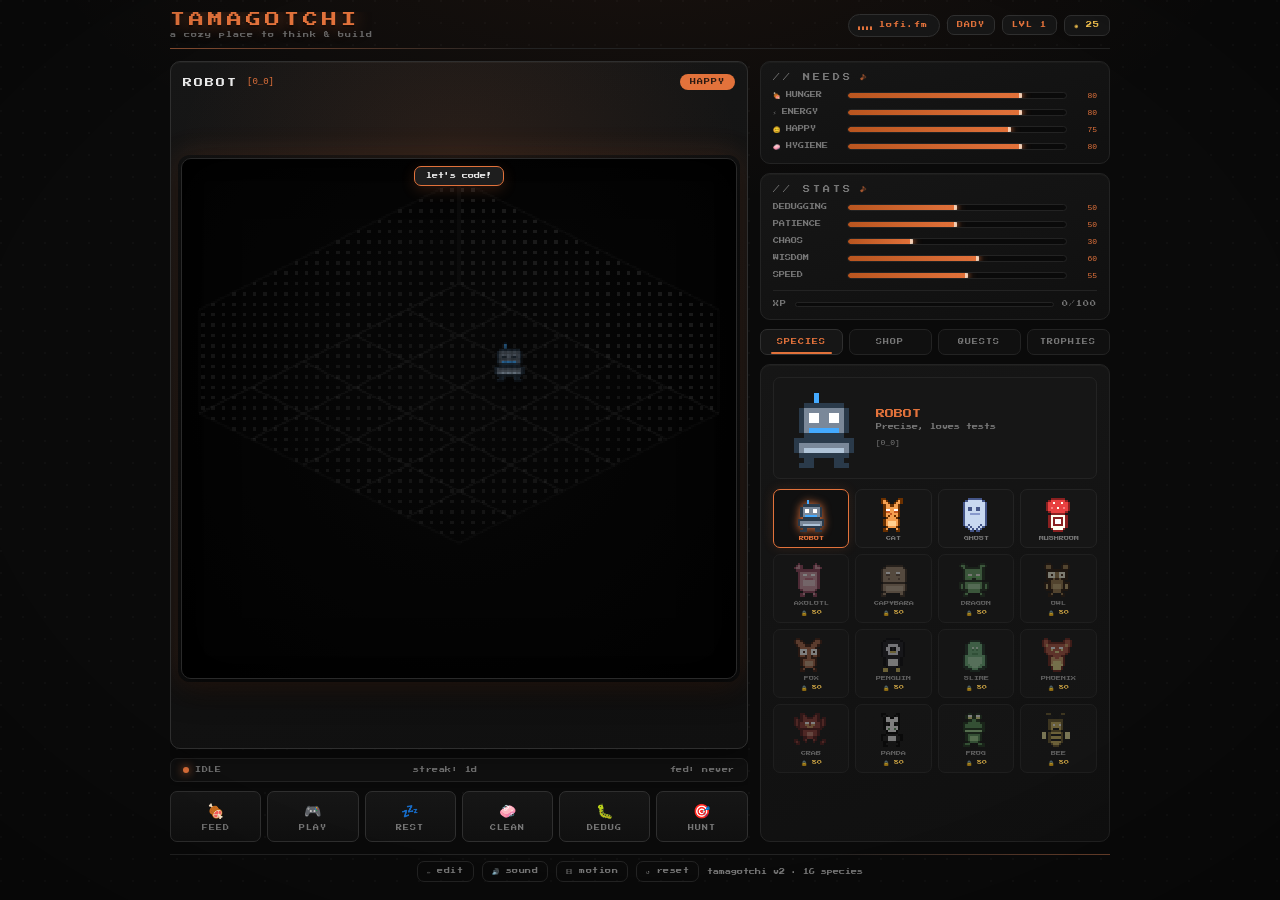
==== commit 39284352: "feat: add room editing functionality with drag-to-place feature - Implemented room editing mode allo" ====
--- a/index.html
+++ b/index.html
@@ -3,101 +3,134 @@
 <head>
 <meta charset="UTF-8">
 <meta name="viewport" content="width=device-width, initial-scale=1.0, maximum-scale=1.0, user-scalable=no">
-<title>TANGOCHI</title>
+<title>TAMAGOTCHI</title>
 <link href="https://fonts.googleapis.com/css2?family=Press+Start+2P&display=swap" rel="stylesheet">
-<link rel="stylesheet" href="styles/main.css">
+<link rel="stylesheet" href="styles/main.css?v=2">
 </head>
 <body class="mood-happy">
 
 <div id="app">
   <!-- HEADER -->
   <div class="header">
-    <div class="logo">TANGOCHI</div>
+    <div class="brand">
+      <div class="logo">TAMAGOTCHI</div>
+      <div class="tagline">a cozy place to think &amp; build</div>
+    </div>
     <div class="header-right">
+      <div class="nowplaying" id="nowPlaying" aria-label="lofi vibes">
+        <span class="np-eq"><i></i><i></i><i></i><i></i></span>
+        <span class="np-text">lofi.fm</span>
+      </div>
       <div class="badge" id="stageBadge">BABY</div>
       <div class="badge" id="levelBadge">LVL 1</div>
       <div class="badge coins" id="coinBadge">◉ 0</div>
     </div>
   </div>
 
-  <!-- ROOM -->
-  <div class="pet-card" id="petCard">
-    <div class="status-bar"></div>
-    <div class="mood-badge" id="moodBadge">HAPPY</div>
+  <!-- MAIN GAME LAYOUT — hero room + side rail -->
+  <div class="game-layout">
 
-    <div class="room-wrap">
-      <canvas id="petCanvas" width="320" height="300"></canvas>
-      <div class="speech-bubble" id="speechBubble">...</div>
+    <!-- LEFT: hero room + status + actions -->
+    <div class="left-pane">
+      <div class="pet-card" id="petCard">
+        <div class="pet-titlebar">
+          <span class="pet-id">
+            <span class="species-name" id="speciesName">ROBOT</span>
+            <span class="species-emoji" id="speciesEmoji">[0_0]</span>
+          </span>
+          <span class="mood-badge" id="moodBadge">HAPPY</span>
+        </div>
 
-      <!-- mini-game HUD -->
-      <div class="mg-hud" id="mgHud">
-        <span id="mgTime">20</span>s · 🐛 <span id="mgScore">0</span>
+        <div class="room-wrap">
+          <div class="room-stage">
+            <canvas id="petCanvas" width="320" height="300"></canvas>
+            <div class="speech-bubble" id="speechBubble">...</div>
+
+            <!-- mini-game HUD -->
+            <div class="mg-hud" id="mgHud">
+              <span id="mgTime">20</span>s · 🐛 <span id="mgScore">0</span>
+            </div>
+          </div>
+        </div>
+      </div>
+
+      <div class="status-row">
+        <div class="status-item"><span class="status-dot"></span><span id="statusText">IDLE</span></div>
+        <span id="streakInfo">streak: 1d</span>
+        <span id="lastFed">fed: never</span>
+      </div>
+
+      <div class="actions">
+        <button class="btn" id="btnFeed"><span class="btn-icon">🍖</span>FEED</button>
+        <button class="btn" id="btnPlay"><span class="btn-icon">🎮</span>PLAY</button>
+        <button class="btn" id="btnRest"><span class="btn-icon">💤</span>REST</button>
+        <button class="btn" id="btnClean"><span class="btn-icon">🧼</span>CLEAN</button>
+        <button class="btn" id="btnDebug"><span class="btn-icon">🐛</span>DEBUG</button>
+        <button class="btn" id="btnHunt"><span class="btn-icon">🎯</span>HUNT</button>
       </div>
     </div>
 
-    <div class="pet-info">
-      <span class="species-name" id="speciesName">ROBOT</span>
-      <span class="species-emoji" id="speciesEmoji">[0_0]</span>
+    <!-- RIGHT: needs + stats + tabs + panels -->
+    <div class="right-pane">
+      <!-- NEEDS -->
+      <div class="card">
+        <div class="card-title">// NEEDS</div>
+        <div class="bar-row"><span class="bar-label">🍖 HUNGER</span><div class="track"><div class="fill need" id="nf-hunger"></div></div><span class="num" id="nv-hunger">80</span></div>
+        <div class="bar-row"><span class="bar-label">⚡ ENERGY</span><div class="track"><div class="fill need" id="nf-energy"></div></div><span class="num" id="nv-energy">80</span></div>
+        <div class="bar-row"><span class="bar-label">😊 HAPPY</span><div class="track"><div class="fill need" id="nf-happiness"></div></div><span class="num" id="nv-happiness">75</span></div>
+        <div class="bar-row last"><span class="bar-label">🧼 HYGIENE</span><div class="track"><div class="fill need" id="nf-hygiene"></div></div><span class="num" id="nv-hygiene">80</span></div>
+      </div>
+
+      <!-- STATS -->
+      <div class="card">
+        <div class="card-title">// STATS</div>
+        <div class="bar-row"><span class="bar-label">DEBUGGING</span><div class="track"><div class="fill" id="sf-debugging"></div></div><span class="num" id="sv-debugging">50</span></div>
+        <div class="bar-row"><span class="bar-label">PATIENCE</span><div class="track"><div class="fill" id="sf-patience"></div></div><span class="num" id="sv-patience">50</span></div>
+        <div class="bar-row"><span class="bar-label">CHAOS</span><div class="track"><div class="fill" id="sf-chaos"></div></div><span class="num" id="sv-chaos">50</span></div>
+        <div class="bar-row"><span class="bar-label">WISDOM</span><div class="track"><div class="fill" id="sf-wisdom"></div></div><span class="num" id="sv-wisdom">50</span></div>
+        <div class="bar-row last"><span class="bar-label">SPEED</span><div class="track"><div class="fill" id="sf-speed"></div></div><span class="num" id="sv-speed">50</span></div>
+        <div class="xp-row">
+          <span class="xp-label">XP</span>
+          <div class="xp-track"><div class="xp-fill" id="xpFill"></div></div>
+          <span class="xp-label" id="xpLabel">0/100</span>
+        </div>
+      </div>
+
+      <!-- TABS -->
+      <div class="tabs" id="tabs">
+        <button class="tab active" data-tab="species">SPECIES</button>
+        <button class="tab" data-tab="shop">SHOP</button>
+        <button class="tab" data-tab="quests">QUESTS</button>
+        <button class="tab" data-tab="trophies">TROPHIES</button>
+      </div>
+
+      <!-- PANELS -->
+      <div class="panels-wrap">
+        <div class="card panel" id="panel-species">
+          <div class="sp-viewer">
+            <canvas id="spBigPreview" width="80" height="80" class="sp-big-preview"></canvas>
+            <div class="sp-viewer-info">
+              <div class="sp-viewer-name" id="spViewerName">ROBOT</div>
+              <div class="sp-viewer-tag" id="spViewerTag">Precise, loves tests</div>
+              <div class="sp-viewer-emoji" id="spViewerEmoji">[0_0]</div>
+            </div>
+          </div>
+          <div class="species-grid" id="speciesGrid"></div>
+        </div>
+        <div class="card panel hidden" id="panel-shop">
+          <div class="shop-grid" id="shopGrid"></div>
+          <button class="mini-btn" id="clearRoom">clear room</button>
+        </div>
+        <div class="card panel hidden" id="panel-quests"><div id="questList"></div></div>
+        <div class="card panel hidden" id="panel-trophies"><div class="trophy-grid" id="trophyGrid"></div></div>
+      </div>
     </div>
-  </div>
 
-  <!-- STATUS -->
-  <div class="status-row">
-    <div class="status-item"><span class="status-dot"></span><span id="statusText">IDLE</span></div>
-    <span id="streakInfo">streak: 1d</span>
-    <span id="lastFed">fed: never</span>
-  </div>
-
-  <!-- NEEDS -->
-  <div class="card">
-    <div class="card-title">// NEEDS</div>
-    <div class="bar-row"><span class="bar-label">🍖 HUNGER</span><div class="track"><div class="fill need" id="nf-hunger"></div></div><span class="num" id="nv-hunger">80</span></div>
-    <div class="bar-row"><span class="bar-label">⚡ ENERGY</span><div class="track"><div class="fill need" id="nf-energy"></div></div><span class="num" id="nv-energy">80</span></div>
-    <div class="bar-row"><span class="bar-label">😊 HAPPY</span><div class="track"><div class="fill need" id="nf-happiness"></div></div><span class="num" id="nv-happiness">75</span></div>
-    <div class="bar-row"><span class="bar-label">🧼 HYGIENE</span><div class="track"><div class="fill need" id="nf-hygiene"></div></div><span class="num" id="nv-hygiene">80</span></div>
-  </div>
-
-  <!-- ACTIONS -->
-  <div class="actions">
-    <button class="btn" id="btnFeed"><span class="btn-icon">🍖</span>FEED</button>
-    <button class="btn" id="btnPlay"><span class="btn-icon">🎮</span>PLAY</button>
-    <button class="btn" id="btnRest"><span class="btn-icon">💤</span>REST</button>
-    <button class="btn" id="btnClean"><span class="btn-icon">🧼</span>CLEAN</button>
-    <button class="btn" id="btnDebug"><span class="btn-icon">🐛</span>DEBUG</button>
-    <button class="btn" id="btnHunt"><span class="btn-icon">🎯</span>HUNT</button>
-  </div>
-
-  <!-- STATS -->
-  <div class="card">
-    <div class="card-title">// STATS</div>
-    <div class="bar-row"><span class="bar-label">DEBUGGING</span><div class="track"><div class="fill" id="sf-debugging"></div></div><span class="num" id="sv-debugging">50</span></div>
-    <div class="bar-row"><span class="bar-label">PATIENCE</span><div class="track"><div class="fill" id="sf-patience"></div></div><span class="num" id="sv-patience">50</span></div>
-    <div class="bar-row"><span class="bar-label">CHAOS</span><div class="track"><div class="fill" id="sf-chaos"></div></div><span class="num" id="sv-chaos">50</span></div>
-    <div class="bar-row"><span class="bar-label">WISDOM</span><div class="track"><div class="fill" id="sf-wisdom"></div></div><span class="num" id="sv-wisdom">50</span></div>
-    <div class="bar-row"><span class="bar-label">SPEED</span><div class="track"><div class="fill" id="sf-speed"></div></div><span class="num" id="sv-speed">50</span></div>
-    <div class="xp-row">
-      <span class="xp-label">XP</span>
-      <div class="xp-track"><div class="xp-fill" id="xpFill"></div></div>
-      <span class="xp-label" id="xpLabel">0/100</span>
-    </div>
-  </div>
-
-  <!-- TABS -->
-  <div class="tabs" id="tabs">
-    <button class="tab active" data-tab="species">SPECIES</button>
-    <button class="tab" data-tab="shop">SHOP</button>
-    <button class="tab" data-tab="quests">QUESTS</button>
-    <button class="tab" data-tab="trophies">TROPHIES</button>
-  </div>
-
-  <div class="card panel" id="panel-species"><div class="species-grid" id="speciesGrid"></div></div>
-  <div class="card panel hidden" id="panel-shop"><div class="shop-grid" id="shopGrid"></div>
-    <button class="mini-btn" id="clearRoom">clear room</button></div>
-  <div class="card panel hidden" id="panel-quests"><div id="questList"></div></div>
-  <div class="card panel hidden" id="panel-trophies"><div class="trophy-grid" id="trophyGrid"></div></div>
+  </div><!-- /game-layout -->
 
   <!-- FOOTER / SETTINGS -->
   <div class="footer">
+    <button class="mini-btn" id="toggleEdit">✏️ edit</button>
     <button class="mini-btn" id="toggleSound">🔊 sound</button>
     <button class="mini-btn" id="toggleMotion">🎞 motion</button>
     <button class="mini-btn" id="resetGame">↺ reset</button>
@@ -109,18 +142,19 @@
 
 <!-- modules (classic scripts, dependency order; runs from file://) -->
 <script src="src/core.js"></script>
-<script src="src/config.js"></script>
+<script src="src/config.js?v=2"></script>
 <script src="src/species.js"></script>
 <script src="src/state.js"></script>
 <script src="src/sprites.js"></script>
 <script src="src/particles.js"></script>
 <script src="src/audio.js"></script>
 <script src="src/sim.js"></script>
-<script src="src/iso.js"></script>
+<script src="src/iso.js?v=3"></script>
 <script src="src/minigame.js"></script>
 <script src="src/actions.js"></script>
 <script src="src/progress.js"></script>
 <script src="src/shop.js"></script>
+<script src="src/roomeditor.js"></script>
 <script src="src/ui.js"></script>
 <script src="src/main.js"></script>
 </body>
--- a/styles/main.css
+++ b/styles/main.css
@@ -1,145 +1,615 @@
 *, *::before, *::after { box-sizing: border-box; margin: 0; padding: 0; }
 
+/* ── DESIGN TOKENS — warm "cozy lofi" study room ───────── */
 :root {
-  --bg: #0a0c10; --bg2: #10131a; --bg3: #181c26; --border: #1e2330;
-  --text: #dde2ee; --text2: #6070a0;
-  --accent: #44dd88; --accent2: #22aa55;
+  --bg:     #0a0a0a;   /* Claude FM black */
+  --bg2:    #101010;
+  --bg3:    #161616;
+  --bg4:    #1e1e1e;
+  --border: #232323;
+  --border2:#2f2f2f;
+  --text:   #e9e9e9;   /* near-white */
+  --text2:  #767676;   /* muted grey */
+  --accent: #e2723b;   /* Claude FM orange — the one pop of colour */
+  --accent2:#b9551f;
+  --accent-a: rgba(226, 114, 59, 0.07); /* faint ambient glow */
   --px: 'Press Start 2P', monospace;
-  --glow: 0 0 12px var(--accent);
-  --t: 0.3s ease;
-}
-
-/* mood themes drive the accent color */
-.mood-happy       { --accent:#44dd88; --accent2:#22aa55; }
-.mood-excited     { --accent:#ffcc00; --accent2:#cc8800; }
-.mood-focused     { --accent:#44aaff; --accent2:#2277dd; }
-.mood-sad         { --accent:#9966dd; --accent2:#663baa; }
-.mood-sleeping    { --accent:#558898; --accent2:#335566; }
-.mood-celebrating { --accent:#ff55cc; --accent2:#cc22aa; }
-.mood-angry       { --accent:#ff4444; --accent2:#cc1111; }
-.mood-hungry      { --accent:#ee8833; --accent2:#bb6611; }
-.mood-sick        { --accent:#88aa66; --accent2:#5f7a44; }
+  --r:   10px;         /* card radius */
+  --r2:  7px;          /* control radius */
+  --t:      0.3s ease;
+  --t-slow: 0.6s ease;
+}
+
+/* ── ACCENT IS FIXED ──────────────────────────────────────
+   Claude FM is monochrome + one orange. The pet still gets a
+   .mood-* class from JS, but we no longer recolour the UI by mood
+   (that's where the purples/blues were coming from). */
+
+/* ── VIEWPORT LOCK ────────────────────────────────── */
+html, body { height: 100%; overflow: hidden; }
 
 body {
-  background: var(--bg); color: var(--text); font-family: var(--px);
-  min-height: 100vh; display: flex; flex-direction: column; align-items: center;
-  padding: 18px 12px; overflow-x: hidden;
-}
-body::before {
-  content: ''; position: fixed; inset: 0; z-index: 100; pointer-events: none;
-  background: repeating-linear-gradient(0deg, transparent, transparent 3px, rgba(0,0,0,0.06) 3px, rgba(0,0,0,0.06) 4px);
-}
-
-#app { width: 100%; max-width: 480px; display: flex; flex-direction: column; gap: 12px; }
-
-/* HEADER */
-.header { display: flex; align-items: center; justify-content: space-between; gap: 8px; }
-.logo { font-size: 18px; letter-spacing: 3px; color: var(--accent); text-shadow: var(--glow); transition: color var(--t), text-shadow var(--t); }
-.header-right { display: flex; align-items: center; gap: 6px; }
-.badge { background: var(--bg2); border: 1px solid var(--border); font-size: 7px; color: var(--accent); padding: 5px 8px; letter-spacing: 1px; transition: color var(--t), border-color var(--t); }
-.badge.coins { color: #ffd24a; }
-
-/* ROOM CARD */
-.pet-card { background: var(--bg2); border: 1px solid var(--border); padding: 24px 14px 16px; display: flex; flex-direction: column; align-items: center; gap: 12px; position: relative; transition: border-color var(--t); }
-.status-bar { position: absolute; top: 0; left: 0; right: 0; height: 2px; background: var(--accent); box-shadow: 0 0 8px var(--accent); transition: background var(--t), box-shadow var(--t); }
-.mood-badge { position: absolute; top: 8px; right: 10px; background: var(--accent); color: #000; font-size: 7px; padding: 4px 8px; letter-spacing: 1px; transition: background var(--t); }
-
-.room-wrap { position: relative; width: 100%; display: flex; justify-content: center; }
+  /* Stacked backgrounds: warm lamp glow + faint dotted grid + base */
+  background:
+    radial-gradient(ellipse 80% 55% at 50% -10%, var(--accent-a) 0%, transparent 60%),
+    radial-gradient(circle at 1px 1px, rgba(255,255,255,0.022) 1px, transparent 0),
+    var(--bg);
+  background-size: auto, 22px 22px, auto;
+  background-attachment: fixed, fixed, fixed;
+  color: var(--text);
+  font-family: var(--px);
+  display: flex; align-items: stretch; justify-content: center;
+  padding: 12px 16px;
+  transition: background var(--t-slow);
+}
+
+/* Subtle vignette depth (clean — no scanlines, matching Claude FM) */
+body::after {
+  content: ''; position: fixed; inset: 0; z-index: 99; pointer-events: none;
+  background: radial-gradient(ellipse 95% 95% at 50% 45%, transparent 55%, rgba(0,0,0,0.55) 100%);
+}
+
+/* ── APP SHELL: header | game | footer ──────────────── */
+#app {
+  width: 100%; max-width: 940px;
+  height: 100%;
+  display: grid;
+  grid-template-rows: auto 1fr auto;
+  gap: 12px;
+  overflow: hidden;
+}
+
+/* ── HEADER ───────────────────────────────────────── */
+.header {
+  display: flex; align-items: center; justify-content: space-between;
+  gap: 10px;
+  padding-bottom: 10px;
+  border-bottom: 1px solid var(--border);
+  position: relative;
+}
+
+.header::after {
+  content: '';
+  position: absolute; bottom: -1px; left: 0;
+  width: 38%; height: 1px;
+  background: linear-gradient(90deg, var(--accent), transparent);
+  opacity: 0.5;
+  transition: background var(--t-slow);
+}
+
+.brand { display: flex; flex-direction: column; gap: 5px; }
+
+.logo {
+  font-size: 15px; letter-spacing: 4px;
+  color: var(--accent);
+  text-shadow:
+    0 0 18px color-mix(in srgb, var(--accent) 55%, transparent),
+    0 2px 0 rgba(0,0,0,0.4);
+  transition: color var(--t-slow), text-shadow var(--t-slow);
+}
+
+.tagline {
+  font-size: 6px; letter-spacing: 1px; color: var(--text2);
+  opacity: 0.85;
+}
+
+.header-right { display: flex; align-items: center; gap: 7px; }
+
+/* "Now playing" lofi chip — purely ambient flavor */
+.nowplaying {
+  display: flex; align-items: center; gap: 7px;
+  background: var(--bg3);
+  border: 1px solid var(--border2);
+  border-radius: 999px;
+  padding: 6px 11px 6px 9px;
+  font-size: 6px; letter-spacing: 1px; color: var(--text2);
+}
+.np-text { color: var(--accent); transition: color var(--t-slow); }
+.np-eq { display: inline-flex; align-items: flex-end; gap: 2px; height: 9px; }
+.np-eq i {
+  width: 2px; height: 100%;
+  background: var(--accent);
+  transform-origin: bottom;
+  transform: scaleY(0.4);
+  animation: eq 1s ease-in-out infinite;
+  transition: background var(--t-slow);
+}
+.np-eq i:nth-child(2) { animation-delay: -0.7s; }
+.np-eq i:nth-child(3) { animation-delay: -0.35s; }
+.np-eq i:nth-child(4) { animation-delay: -0.55s; }
+@keyframes eq { 0%,100% { transform: scaleY(0.3); } 50% { transform: scaleY(1); } }
+
+.badge {
+  background: var(--bg3);
+  border: 1px solid var(--border2);
+  border-radius: var(--r2);
+  font-size: 6px; color: var(--accent);
+  padding: 6px 9px; letter-spacing: 1px;
+  transition: color var(--t), border-color var(--t);
+}
+.badge.coins { color: #f2c14e; }
+
+/* ── GAME LAYOUT — hero room + side rail ───────────── */
+.game-layout {
+  display: grid;
+  grid-template-columns: 1.65fr 1fr;
+  grid-template-rows: 1fr;
+  gap: 12px;
+  overflow: hidden;
+  min-height: 0;
+}
+
+.left-pane, .right-pane {
+  display: flex; flex-direction: column;
+  gap: 9px; overflow: hidden; min-height: 0;
+}
+
+/* ── PET CARD — COZY ROOM ─────────────────────────── */
+.pet-card {
+  background:
+    radial-gradient(ellipse 70% 45% at 50% 14%, color-mix(in srgb, var(--accent) 10%, transparent) 0%, transparent 70%),
+    linear-gradient(170deg, var(--bg3) 0%, var(--bg2) 100%);
+  border: 1px solid var(--border2);
+  border-radius: var(--r);
+  padding: 10px;
+  display: flex; flex-direction: column; gap: 9px;
+  position: relative;
+  transition: border-color var(--t-slow);
+  flex: 1;
+  min-height: 0;
+  overflow: hidden;
+  box-shadow: inset 0 1px 0 rgba(255,238,214,0.04), 0 8px 28px rgba(0,0,0,0.4);
+}
+
+.pet-titlebar {
+  display: flex; align-items: center; justify-content: space-between;
+  gap: 8px; flex-shrink: 0;
+  padding: 2px 2px 0;
+}
+.pet-id { display: flex; align-items: center; gap: 9px; }
+.species-name { font-size: 9px; letter-spacing: 2px; color: var(--text); }
+.species-emoji {
+  font-size: 9px; color: var(--accent);
+  font-family: 'Courier New', monospace;
+  transition: color var(--t-slow);
+}
+
+.mood-badge {
+  background: var(--accent); color: #2a1a12;
+  font-size: 6px; padding: 5px 10px; letter-spacing: 1px;
+  border-radius: 999px;
+  transition: background var(--t-slow);
+  white-space: nowrap;
+}
+
+.room-wrap {
+  position: relative;
+  flex: 1; min-height: 0;
+  display: flex; align-items: center; justify-content: center;
+  container-type: size;
+}
+
+/* Aspect-locked stage: the largest 320:300 box that fits the room on BOTH
+   axes. Container-query units give a true "contain" fit, so the pixel room
+   scales up/down with the layout and never stretches in any orientation. */
+.room-stage {
+  position: relative;
+  aspect-ratio: 320 / 300;
+  width: min(100cqw, 100cqh * 320 / 300);
+  max-width: 100%;
+  max-height: 100%;
+}
+
+/* Warm chamber glow around the room */
+.room-stage::before {
+  content: '';
+  position: absolute; inset: -3px; border-radius: 12px;
+  box-shadow:
+    0 0 30px color-mix(in srgb, var(--accent) 16%, transparent),
+    inset 0 0 24px rgba(0,0,0,0.25);
+  pointer-events: none; z-index: 1;
+  animation: chamberBreath 6s ease-in-out infinite;
+  transition: box-shadow var(--t-slow);
+}
+@keyframes chamberBreath {
+  0%, 100% { opacity: 0.55; }
+  50%       { opacity: 1; }
+}
+
 #petCanvas {
   image-rendering: pixelated; image-rendering: crisp-edges;
-  width: 100%; max-width: 360px; height: auto; display: block;
-  background: radial-gradient(ellipse at 50% 38%, #161c2c 0%, #0c0f17 100%);
-  border: 1px solid var(--border); cursor: pointer;
-  filter: drop-shadow(0 6px 18px rgba(0,0,0,0.5));
-}
-
-.speech-bubble { position: absolute; top: 6px; left: 50%; transform: translateX(-50%); background: var(--bg3); border: 1px solid var(--accent); padding: 7px 12px; font-size: 7px; color: var(--text); white-space: nowrap; pointer-events: none; opacity: 0; transition: opacity .2s, border-color var(--t); z-index: 10; }
+  width: 100%; height: 100%; display: block;
+  border-radius: 10px;
+  background: radial-gradient(ellipse at 50% 42%, #0e0e0e 0%, #040404 100%);
+  border: 1px solid var(--border2);
+  cursor: pointer;
+  box-shadow:
+    inset 0 0 50px rgba(0,0,0,0.7),
+    0 10px 30px rgba(0,0,0,0.6);
+}
+
+.speech-bubble {
+  position: absolute; top: 8px; left: 50%; transform: translateX(-50%);
+  background: var(--bg4); border: 1px solid var(--accent);
+  border-radius: var(--r2);
+  padding: 6px 11px; font-size: 6px; color: var(--text);
+  white-space: nowrap; pointer-events: none;
+  opacity: 0; transition: opacity .2s, border-color var(--t);
+  z-index: 10;
+  box-shadow: 0 4px 14px color-mix(in srgb, var(--accent) 18%, transparent);
+}
 .speech-bubble.show { opacity: 1; }
 
-.mg-hud { position: absolute; top: 6px; left: 8px; background: rgba(0,0,0,0.6); border: 1px solid var(--accent); color: var(--accent); font-size: 7px; padding: 5px 8px; opacity: 0; transition: opacity .2s; pointer-events: none; }
+.mg-hud {
+  position: absolute; top: 8px; left: 8px;
+  background: rgba(18,10,8,0.85);
+  border: 1px solid var(--accent); color: var(--accent);
+  border-radius: var(--r2);
+  font-size: 6px; padding: 5px 8px;
+  opacity: 0; transition: opacity .2s; pointer-events: none;
+  z-index: 10;
+  box-shadow: 0 0 10px color-mix(in srgb, var(--accent) 20%, transparent);
+}
 .mg-hud.show { opacity: 1; }
 
-.pet-info { display: flex; align-items: center; gap: 8px; }
-.species-name { font-size: 10px; letter-spacing: 2px; }
-.species-emoji { font-size: 9px; color: var(--accent); font-family: 'Courier New', monospace; transition: color var(--t); }
-
-/* STATUS ROW */
-.status-row { display: flex; align-items: center; justify-content: space-between; background: var(--bg2); border: 1px solid var(--border); padding: 9px 12px; font-size: 7px; color: var(--text2); gap: 8px; }
+/* ── STATUS ROW ───────────────────────────────────── */
+.status-row {
+  display: flex; align-items: center; justify-content: space-between;
+  background: var(--bg2); border: 1px solid var(--border);
+  border-radius: var(--r2);
+  padding: 8px 12px; font-size: 6px; color: var(--text2);
+  gap: 4px; flex-shrink: 0;
+  letter-spacing: 0.5px;
+}
 .status-item { display: flex; align-items: center; gap: 6px; }
-.status-dot { width: 6px; height: 6px; background: var(--accent); box-shadow: 0 0 6px var(--accent); transition: background var(--t); animation: pulse 2s infinite; }
-@keyframes pulse { 0%,100% { opacity: 1; } 50% { opacity: .4; } }
-
-/* CARDS / BARS */
-.card { background: var(--bg2); border: 1px solid var(--border); padding: 16px; }
-.card-title { font-size: 7px; color: var(--text2); letter-spacing: 3px; margin-bottom: 14px; }
-.bar-row { display: flex; align-items: center; gap: 9px; margin-bottom: 9px; }
-.bar-row:last-child { margin-bottom: 0; }
-.bar-label { font-size: 7px; color: var(--text2); width: 78px; flex-shrink: 0; }
-.track { flex: 1; height: 6px; background: var(--bg3); border: 1px solid var(--border); overflow: hidden; }
-.fill { height: 100%; background: var(--accent); transition: width .5s ease, background var(--t); }
-.fill.need { background: var(--accent); }
-.fill.warn { background: #ff5555 !important; }
-.num { font-size: 7px; color: var(--text2); width: 22px; text-align: right; flex-shrink: 0; font-family: 'Courier New', monospace; }
-
-.xp-row { display: flex; align-items: center; gap: 9px; margin-top: 12px; padding-top: 12px; border-top: 1px solid var(--border); }
-.xp-label { font-size: 7px; color: var(--text2); }
-.xp-track { flex: 1; height: 4px; background: var(--bg3); border: 1px solid var(--border); overflow: hidden; }
-.xp-fill { height: 100%; background: var(--accent); transition: width .8s ease, background var(--t); box-shadow: 0 0 6px var(--accent); }
-
-/* ACTIONS */
-.actions { display: grid; grid-template-columns: repeat(6, 1fr); gap: 6px; }
-.btn { background: var(--bg2); border: 1px solid var(--border); color: var(--text); font-family: var(--px); font-size: 6px; padding: 10px 2px; cursor: pointer; transition: all .15s; display: flex; flex-direction: column; align-items: center; gap: 5px; letter-spacing: 1px; }
-.btn-icon { font-size: 13px; }
-.btn:hover { border-color: var(--accent); color: var(--accent); background: var(--bg3); }
-.btn:active { transform: translateY(1px); }
+.status-dot {
+  width: 6px; height: 6px; flex-shrink: 0; border-radius: 50%;
+  background: var(--accent);
+  box-shadow: 0 0 8px var(--accent);
+  transition: background var(--t-slow), box-shadow var(--t-slow);
+  animation: dotPulse 2.6s ease-in-out infinite;
+}
+@keyframes dotPulse {
+  0%, 100% { opacity: 1;  box-shadow: 0 0 6px var(--accent); }
+  50%       { opacity: 0.5; box-shadow: 0 0 14px var(--accent); }
+}
+
+/* ── ACTIONS ──────────────────────────────────────── */
+.actions {
+  display: grid;
+  grid-template-columns: repeat(6, 1fr);
+  gap: 6px;
+  flex-shrink: 0;
+}
+
+.btn {
+  background: linear-gradient(180deg, var(--bg3), var(--bg2));
+  border: 1px solid var(--border2);
+  border-radius: var(--r2);
+  color: var(--text2);
+  font-family: var(--px); font-size: 6px;
+  padding: 10px 2px;
+  cursor: pointer;
+  display: flex; flex-direction: column; align-items: center; gap: 6px;
+  letter-spacing: 1px;
+  position: relative;
+  overflow: hidden;
+  transition:
+    border-color var(--t), color var(--t), background var(--t),
+    transform 0.12s ease, box-shadow 0.12s ease;
+}
+.btn-icon { font-size: 14px; transition: transform 0.12s ease; }
+
+.btn:hover {
+  border-color: var(--accent);
+  color: var(--accent);
+  background: linear-gradient(180deg, var(--bg4), var(--bg3));
+  transform: translateY(-2px);
+  box-shadow:
+    0 6px 14px rgba(0,0,0,0.45),
+    0 0 12px color-mix(in srgb, var(--accent) 18%, transparent);
+}
+.btn:hover .btn-icon { transform: scale(1.14) rotate(-3deg); }
+.btn:active { transform: translateY(1px); box-shadow: 0 2px 5px rgba(0,0,0,0.4); }
 .btn.active { border-color: var(--accent); color: var(--accent); background: var(--bg3); }
 
-/* TABS */
-.tabs { display: grid; grid-template-columns: repeat(4, 1fr); gap: 6px; }
-.tab { background: var(--bg2); border: 1px solid var(--border); color: var(--text2); font-family: var(--px); font-size: 6px; padding: 9px 2px; cursor: pointer; letter-spacing: 1px; transition: all .15s; }
-.tab.active, .tab:hover { border-color: var(--accent); color: var(--accent); }
-.panel.hidden { display: none; }
+/* ── CARDS — DATA PANELS ──────────────────────────── */
+.card {
+  background: linear-gradient(165deg, var(--bg3) 0%, var(--bg2) 100%);
+  border: 1px solid var(--border);
+  border-radius: var(--r);
+  padding: 12px;
+  flex-shrink: 0;
+  position: relative;
+  box-shadow: inset 0 1px 0 rgba(255,238,214,0.03);
+}
+
+.card-title {
+  font-size: 7px; color: var(--text2);
+  letter-spacing: 3px; margin-bottom: 10px;
+  display: flex; align-items: center; gap: 7px;
+}
+.card-title::after {
+  content: '♪';
+  color: var(--accent); font-size: 7px; opacity: 0.7;
+  transition: color var(--t-slow);
+}
+
+.bar-row { display: flex; align-items: center; gap: 8px; margin-bottom: 8px; }
+.bar-row.last { margin-bottom: 0; }
+.bar-label { font-size: 6px; color: var(--text2); width: 66px; flex-shrink: 0; line-height: 1.3; }
+
+.track {
+  flex: 1; height: 7px;
+  background: var(--bg);
+  border: 1px solid var(--border);
+  border-radius: 999px;
+  overflow: hidden;
+  position: relative;
+}
+
+.fill {
+  height: 100%;
+  background: linear-gradient(90deg, var(--accent2) 0%, var(--accent) 100%);
+  border-radius: 999px;
+  transition: width 0.5s ease, background var(--t-slow);
+  position: relative;
+}
+.fill::after {
+  content: '';
+  position: absolute; right: 0; top: 0; bottom: 0; width: 3px;
+  background: rgba(255,245,230,0.7);
+  box-shadow: 0 0 5px var(--accent), 0 0 10px var(--accent);
+  transition: box-shadow var(--t-slow);
+}
+.fill.need { background: linear-gradient(90deg, var(--accent2) 0%, var(--accent) 100%); }
+.fill.warn { background: linear-gradient(90deg, #a83a28 0%, #e5603e 100%) !important; }
+.fill.warn::after { box-shadow: 0 0 5px #e5603e, 0 0 10px #e5603e !important; }
+
+.num {
+  font-size: 8px; color: var(--accent);
+  width: 22px; text-align: right; flex-shrink: 0;
+  font-family: 'Courier New', monospace;
+  transition: color var(--t-slow);
+}
+
+/* XP bar */
+.xp-row {
+  display: flex; align-items: center; gap: 8px;
+  margin-top: 10px; padding-top: 10px;
+  border-top: 1px solid var(--border);
+}
+.xp-label { font-size: 6px; color: var(--text2); letter-spacing: 1px; }
+.xp-track {
+  flex: 1; height: 5px;
+  background: var(--bg); border: 1px solid var(--border);
+  border-radius: 999px; overflow: hidden;
+}
+.xp-fill {
+  height: 100%;
+  background: linear-gradient(90deg, var(--accent2), var(--accent));
+  border-radius: 999px;
+  transition: width 0.8s ease, background var(--t-slow);
+  box-shadow: 0 0 7px var(--accent);
+}
+
+/* ── TABS ─────────────────────────────────────────── */
+.tabs { display: grid; grid-template-columns: repeat(4, 1fr); gap: 6px; flex-shrink: 0; }
+
+.tab {
+  background: var(--bg2);
+  border: 1px solid var(--border);
+  border-radius: var(--r2);
+  color: var(--text2);
+  font-family: var(--px); font-size: 6px;
+  padding: 9px 2px; cursor: pointer;
+  letter-spacing: 1px;
+  transition: all 0.18s;
+  position: relative; overflow: hidden;
+}
+.tab::after {
+  content: '';
+  position: absolute; bottom: 0; left: 12%; right: 12%; height: 2px;
+  border-radius: 2px;
+  background: var(--accent);
+  transform: scaleX(0); transform-origin: center;
+  transition: transform 0.22s ease, background var(--t-slow);
+}
+.tab.active { color: var(--accent); background: var(--bg3); border-color: var(--border2); }
+.tab.active::after { transform: scaleX(1); }
+.tab:hover { color: var(--accent); }
+.tab:hover::after { transform: scaleX(0.5); }
+
+/* ── PANELS — internal scroll ─────────────────────── */
+.panels-wrap { flex: 1; min-height: 0; display: flex; flex-direction: column; }
+
+.panel {
+  flex: 1; overflow-y: auto; min-height: 0;
+  scrollbar-width: thin;
+  scrollbar-color: var(--border2) transparent;
+}
+.panel::-webkit-scrollbar { width: 4px; }
+.panel::-webkit-scrollbar-track { background: transparent; }
+.panel::-webkit-scrollbar-thumb { background: var(--border2); border-radius: 4px; }
+.panel::-webkit-scrollbar-thumb:hover { background: var(--accent); }
+.panel.hidden { display: none !important; }
+
+/* SPECIES VIEWER */
+.sp-viewer {
+  display: flex; align-items: center; gap: 12px;
+  padding: 10px; margin-bottom: 10px;
+  background: var(--bg3); border: 1px solid var(--border);
+  border-radius: var(--r2);
+}
+.sp-big-preview {
+  width: 80px; height: 80px;
+  image-rendering: pixelated; image-rendering: crisp-edges;
+  flex-shrink: 0;
+}
+.sp-viewer-info { display: flex; flex-direction: column; gap: 5px; min-width: 0; }
+.sp-viewer-name { font-size: 9px; color: var(--accent); }
+.sp-viewer-tag  { font-size: 6px; color: var(--text2); line-height: 1.6; }
+.sp-viewer-emoji { font-size: 8px; font-family: 'Courier New', monospace; color: var(--text2); }
 
 /* SPECIES GRID */
-.species-grid { display: grid; grid-template-columns: repeat(4, 1fr); gap: 8px; }
-.sp-btn { background: var(--bg3); border: 1px solid var(--border); padding: 10px 4px 8px; cursor: pointer; text-align: center; transition: all .15s; display: flex; flex-direction: column; align-items: center; gap: 5px; position: relative; }
-.sp-emoji { font-size: 10px; font-family: 'Courier New', monospace; color: var(--text2); line-height: 1; }
+.species-grid { display: grid; grid-template-columns: repeat(4, 1fr); gap: 6px; }
+.sp-btn {
+  background: var(--bg3); border: 1px solid var(--border);
+  border-radius: var(--r2);
+  padding: 8px 3px 6px; cursor: pointer; text-align: center;
+  display: flex; flex-direction: column; align-items: center; gap: 4px;
+  position: relative;
+  transition: border-color 0.18s, background 0.18s, box-shadow 0.18s;
+}
+.sp-canvas { width: 34px; height: 34px; image-rendering: pixelated; image-rendering: crisp-edges; }
 .sp-name { font-size: 5px; color: var(--text2); }
-.sp-btn:hover, .sp-btn.active { border-color: var(--accent); background: var(--bg2); }
-.sp-btn.active .sp-emoji, .sp-btn.active .sp-name { color: var(--accent); }
-.sp-btn.locked { opacity: .8; }
-.sp-btn .lock { font-size: 5px; color: #ffd24a; }
+.sp-btn:hover, .sp-btn.active {
+  border-color: var(--accent); background: var(--bg2);
+  box-shadow: 0 0 12px color-mix(in srgb, var(--accent) 14%, transparent);
+}
+.sp-btn.active .sp-canvas { filter: drop-shadow(0 0 4px var(--accent)); }
+.sp-btn.active .sp-name { color: var(--accent); }
+.sp-btn.locked .sp-canvas { filter: grayscale(0.5); opacity: 0.6; }
+.sp-btn.locked { opacity: .75; }
+.sp-btn .lock { font-size: 5px; color: #f2c14e; }
 
 /* SHOP */
-.shop-grid { display: grid; grid-template-columns: repeat(3, 1fr); gap: 8px; margin-bottom: 10px; }
-.shop-item { background: var(--bg3); border: 1px solid var(--border); padding: 9px 4px; text-align: center; cursor: pointer; display: flex; flex-direction: column; gap: 5px; transition: all .15s; }
-.shop-item:hover { border-color: var(--accent); }
+.shop-grid { display: grid; grid-template-columns: repeat(3, 1fr); gap: 6px; margin-bottom: 10px; }
+.shop-item {
+  background: var(--bg3); border: 1px solid var(--border);
+  border-radius: var(--r2);
+  padding: 9px 5px; text-align: center;
+  cursor: pointer; display: flex; flex-direction: column; gap: 5px;
+  transition: border-color 0.18s, box-shadow 0.18s;
+}
+.shop-item:hover {
+  border-color: var(--accent);
+  box-shadow: 0 0 10px color-mix(in srgb, var(--accent) 14%, transparent);
+}
 .shop-item .si-name { font-size: 6px; color: var(--text); }
-.shop-item .si-cost { font-size: 6px; color: #ffd24a; }
-.shop-item .si-own { font-size: 5px; color: var(--text2); }
+.shop-item .si-cost { font-size: 6px; color: #f2c14e; }
+.shop-item .si-own  { font-size: 5px; color: var(--text2); line-height: 1.5; }
 
 /* QUESTS */
-.quest { display: flex; align-items: center; justify-content: space-between; font-size: 7px; color: var(--text2); padding: 8px 0; border-bottom: 1px solid var(--border); gap: 8px; }
+.quest {
+  display: flex; align-items: center; justify-content: space-between;
+  font-size: 6px; color: var(--text2);
+  padding: 9px 2px; border-bottom: 1px solid var(--border); gap: 6px;
+  line-height: 1.5;
+}
 .quest:last-child { border-bottom: none; }
 .quest.done { color: var(--accent); }
-.quest .q-rew { color: #ffd24a; }
+.quest .q-rew { color: #f2c14e; flex-shrink: 0; }
 
 /* TROPHIES */
-.trophy-grid { display: grid; grid-template-columns: repeat(2, 1fr); gap: 8px; }
-.trophy { background: var(--bg3); border: 1px solid var(--border); padding: 9px; font-size: 6px; color: var(--text2); display: flex; flex-direction: column; gap: 4px; opacity: .45; }
-.trophy.got { opacity: 1; border-color: var(--accent); color: var(--text); }
+.trophy-grid { display: grid; grid-template-columns: repeat(2, 1fr); gap: 6px; }
+.trophy {
+  background: var(--bg3); border: 1px solid var(--border);
+  border-radius: var(--r2);
+  padding: 9px; font-size: 5px; color: var(--text2);
+  display: flex; flex-direction: column; gap: 5px;
+  opacity: 0.4;
+  transition: opacity 0.2s, border-color 0.2s, box-shadow 0.2s;
+}
+.trophy.got {
+  opacity: 1; border-color: var(--accent); color: var(--text);
+  box-shadow: 0 0 10px color-mix(in srgb, var(--accent) 12%, transparent);
+}
 .trophy .t-name { color: var(--accent); }
 
-/* FOOTER */
-.footer { display: flex; align-items: center; justify-content: center; gap: 8px; flex-wrap: wrap; font-size: 6px; color: var(--text2); padding: 6px; }
-.mini-btn { background: var(--bg2); border: 1px solid var(--border); color: var(--text2); font-family: var(--px); font-size: 6px; padding: 6px 9px; cursor: pointer; transition: all .15s; }
-.mini-btn:hover { border-color: var(--accent); color: var(--accent); }
-.mini-btn.off { opacity: .4; }
-
-/* TOAST */
-#toast { position: fixed; bottom: 20px; left: 50%; transform: translateX(-50%) translateY(60px); background: var(--bg3); border: 1px solid var(--accent); color: var(--accent); font-size: 7px; padding: 10px 18px; letter-spacing: 1px; transition: transform .3s ease, opacity .3s; opacity: 0; pointer-events: none; z-index: 200; white-space: nowrap; }
+/* ── FOOTER ───────────────────────────────────────── */
+.footer {
+  display: flex; align-items: center; justify-content: center;
+  gap: 8px; flex-wrap: wrap;
+  font-size: 6px; color: var(--text2);
+  padding: 6px 4px;
+  flex-shrink: 0;
+  border-top: 1px solid var(--border);
+  position: relative;
+}
+.footer::before {
+  content: '';
+  position: absolute; top: -1px; right: 0;
+  width: 30%; height: 1px;
+  background: linear-gradient(270deg, var(--accent), transparent);
+  opacity: 0.4;
+  transition: background var(--t-slow);
+}
+.mini-btn {
+  background: transparent;
+  border: 1px solid var(--border);
+  border-radius: var(--r2);
+  color: var(--text2); font-family: var(--px); font-size: 6px;
+  padding: 6px 9px; cursor: pointer;
+  transition: border-color 0.18s, color 0.18s, background 0.18s;
+  letter-spacing: 0.5px;
+}
+.mini-btn:hover  { border-color: var(--accent); color: var(--accent); background: var(--bg2); }
+.mini-btn.off    { opacity: .3; }
+.mini-btn.active { border-color: var(--accent); color: var(--accent); background: var(--bg3); }
+
+body.edit-mode #petCanvas { cursor: crosshair; }
+
+/* ── TOAST ────────────────────────────────────────── */
+#toast {
+  position: fixed; bottom: 24px; left: 50%;
+  transform: translateX(-50%) translateY(60px);
+  background: var(--bg3);
+  border: 1px solid var(--accent);
+  border-radius: var(--r2);
+  color: var(--accent); font-size: 7px;
+  padding: 11px 20px; letter-spacing: 1px;
+  transition: transform 0.3s ease, opacity 0.3s;
+  opacity: 0; pointer-events: none; z-index: 200;
+  white-space: nowrap;
+  box-shadow:
+    0 0 28px color-mix(in srgb, var(--accent) 24%, transparent),
+    0 10px 28px rgba(0,0,0,0.6);
+}
 #toast.show { transform: translateX(-50%) translateY(0); opacity: 1; }
 
+/* ── RESPONSIVE — stack on narrow screens ─────────── */
+@media (max-width: 760px) {
+  /* Release the viewport height-lock: stack everything as normal flow that
+     grows with content and scrolls. (A height-constrained grid here squeezed
+     the two panes into equal halves and let their content overlap.) */
+  html, body { overflow: auto; height: auto; }
+  body { padding: 10px; display: block; }
+  #app { display: block; height: auto; max-width: 100%; }
+  #app > * + * { margin-top: 10px; }
+  .game-layout { display: block; }
+  .game-layout > * + * { margin-top: 9px; }
+  .header { flex-wrap: wrap; }
+  .logo { font-size: 12px; letter-spacing: 2px; }
+  .header-right { flex-wrap: wrap; justify-content: flex-end; }
+  .left-pane, .right-pane { overflow: visible; }
+  /* Stacked: cards size to their content (no flex-grow that would shrink the
+     card below the canvas and let the room spill over the rows beneath it). */
+  .pet-card { flex: none; }
+  /* The room sizes by column width (no size container), capped by viewport
+     height so the hero room doesn't swallow the whole screen. The canvas
+     drives its own height from its intrinsic 320:300 ratio. */
+  .room-wrap { container-type: normal; display: block; flex: none; min-height: 0; }
+  .room-stage {
+    width: 100%;
+    max-width: calc(60vh * 320 / 300);
+    margin-inline: auto;
+    height: auto; max-height: none; aspect-ratio: auto;
+  }
+  #petCanvas { height: auto; }
+  .actions { grid-template-columns: repeat(3, 1fr); }
+  .panel { max-height: 340px; }
+}
+
+/* ── TOUCH TARGETS — comfortable tap sizing on touch devices ── */
+@media (pointer: coarse) {
+  .tab, .mini-btn { min-height: 44px; }
+  .btn { min-height: 64px; }
+  .sp-btn, .shop-item { min-height: 60px; justify-content: center; }
+  .nowplaying, .badge { min-height: 32px; }
+}
+
+/* ── REDUCED MOTION ───────────────────────────────── */
 @media (prefers-reduced-motion: reduce) {
   * { transition: none !important; animation: none !important; }
 }
